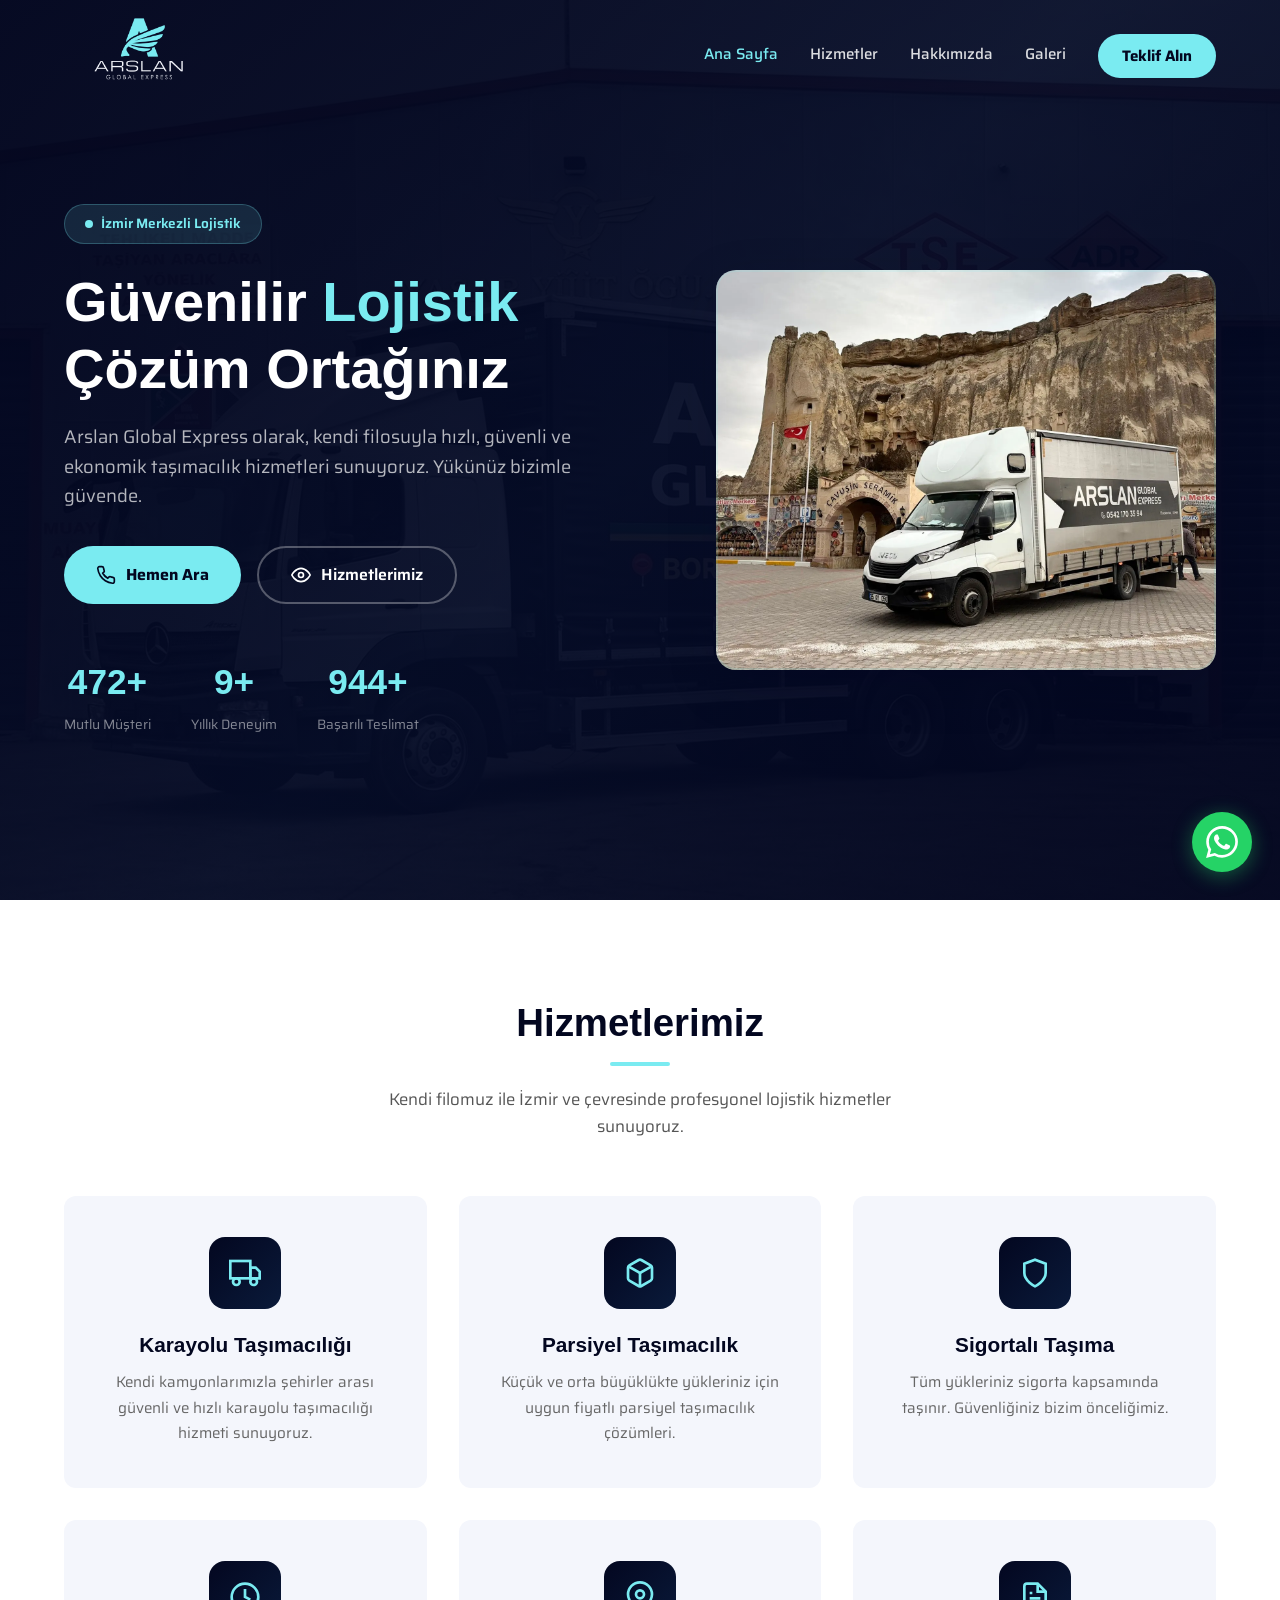
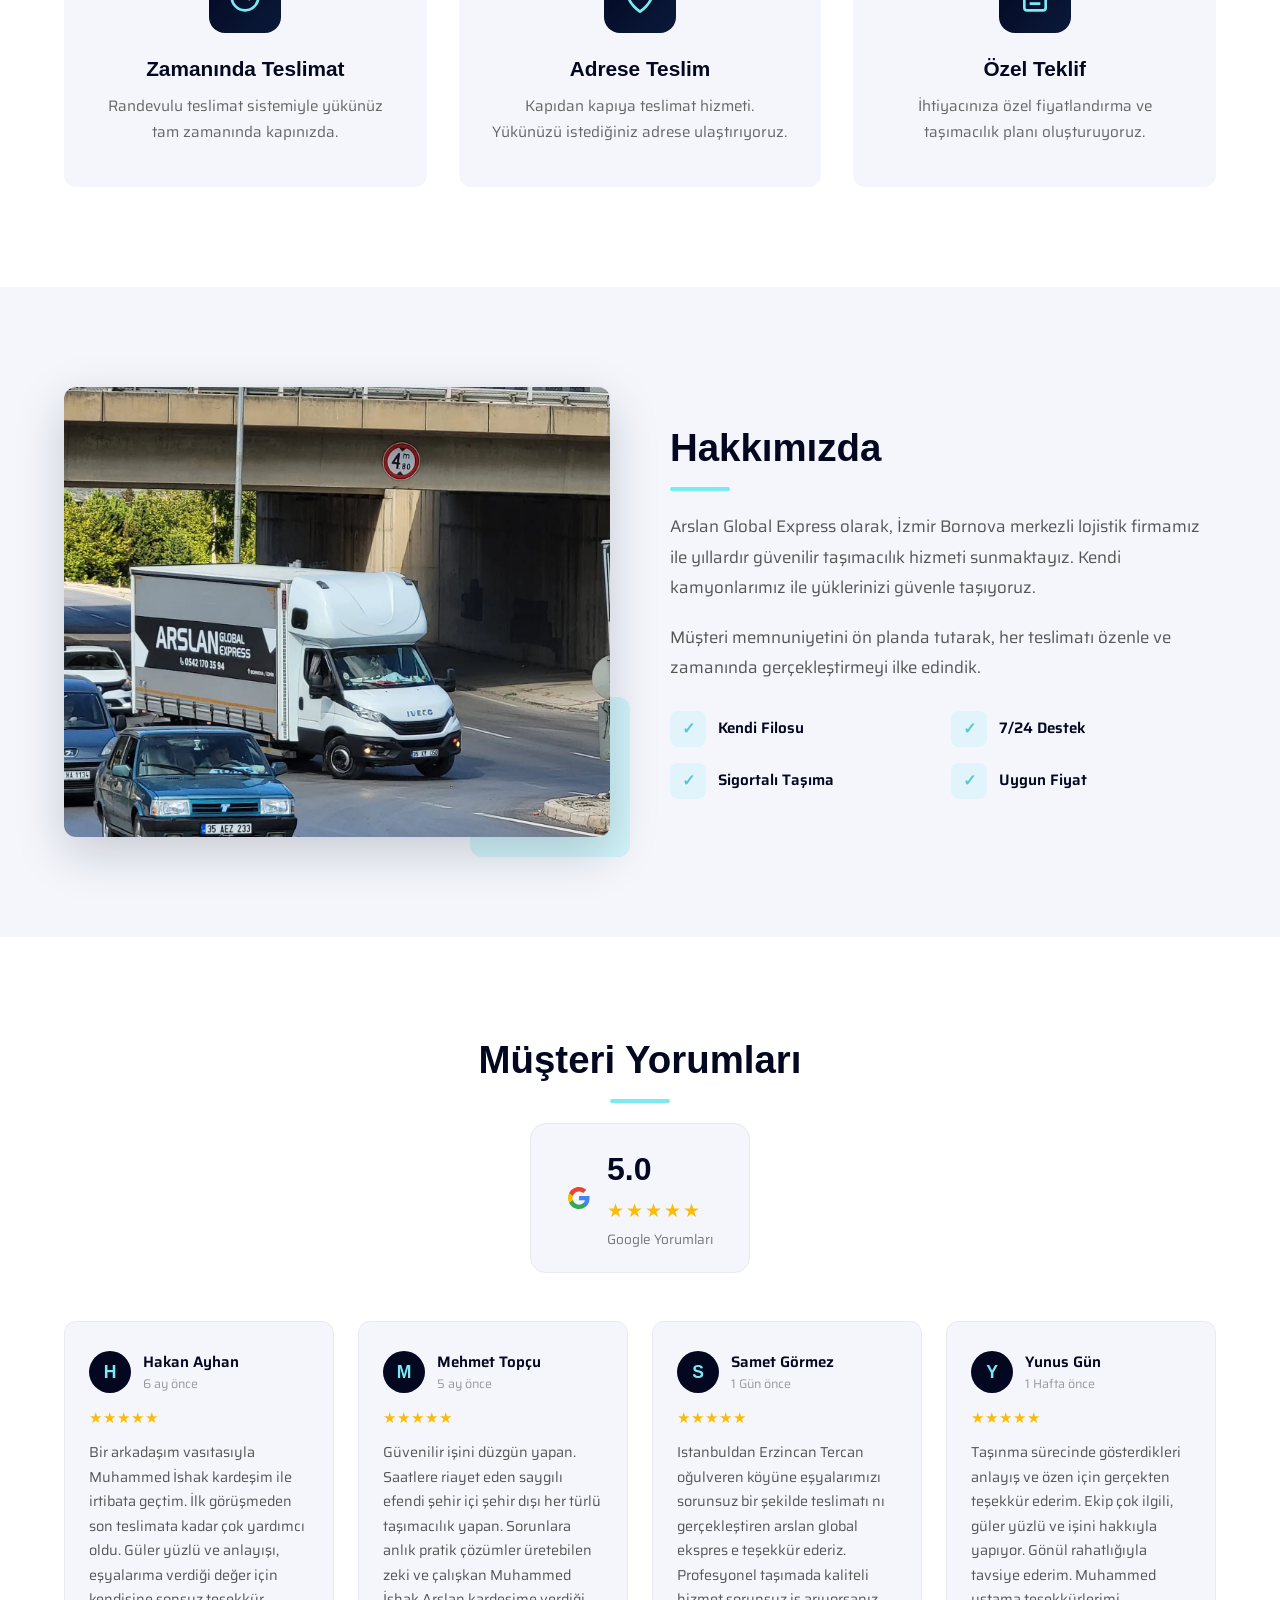
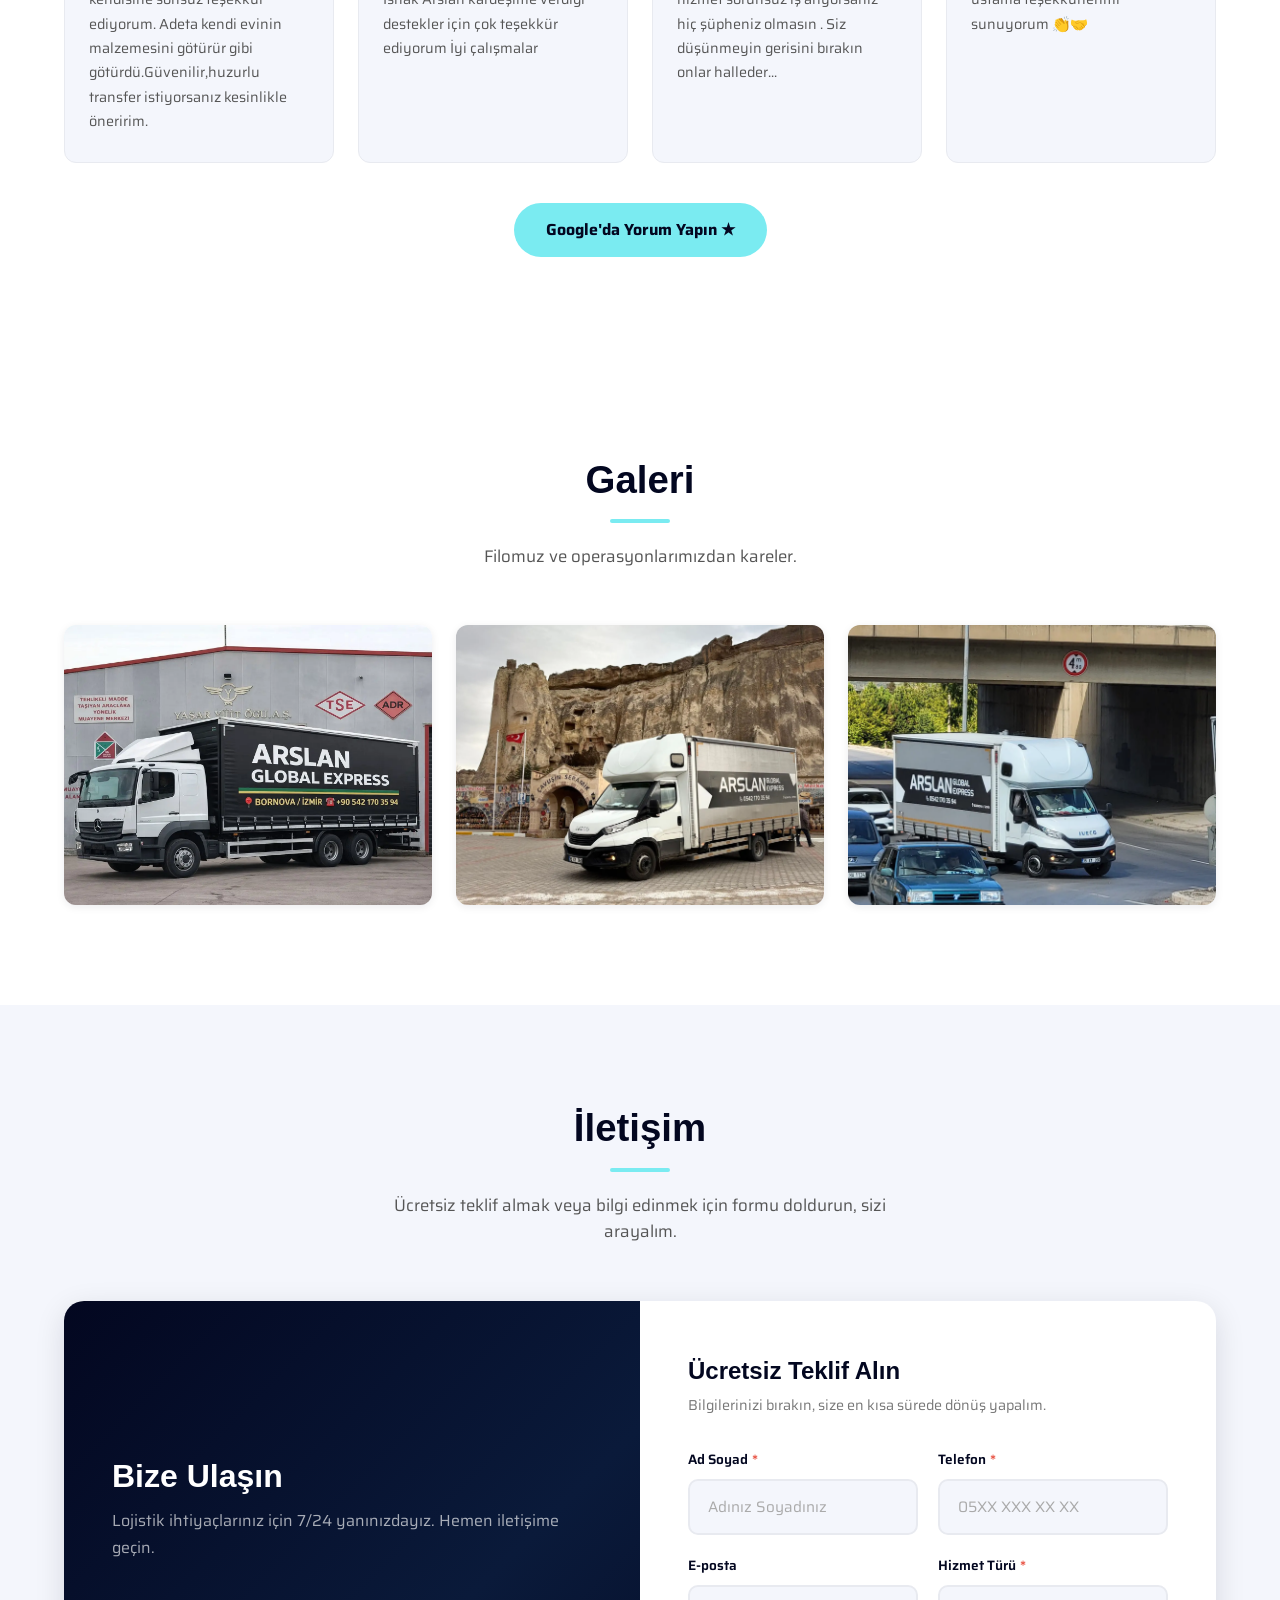
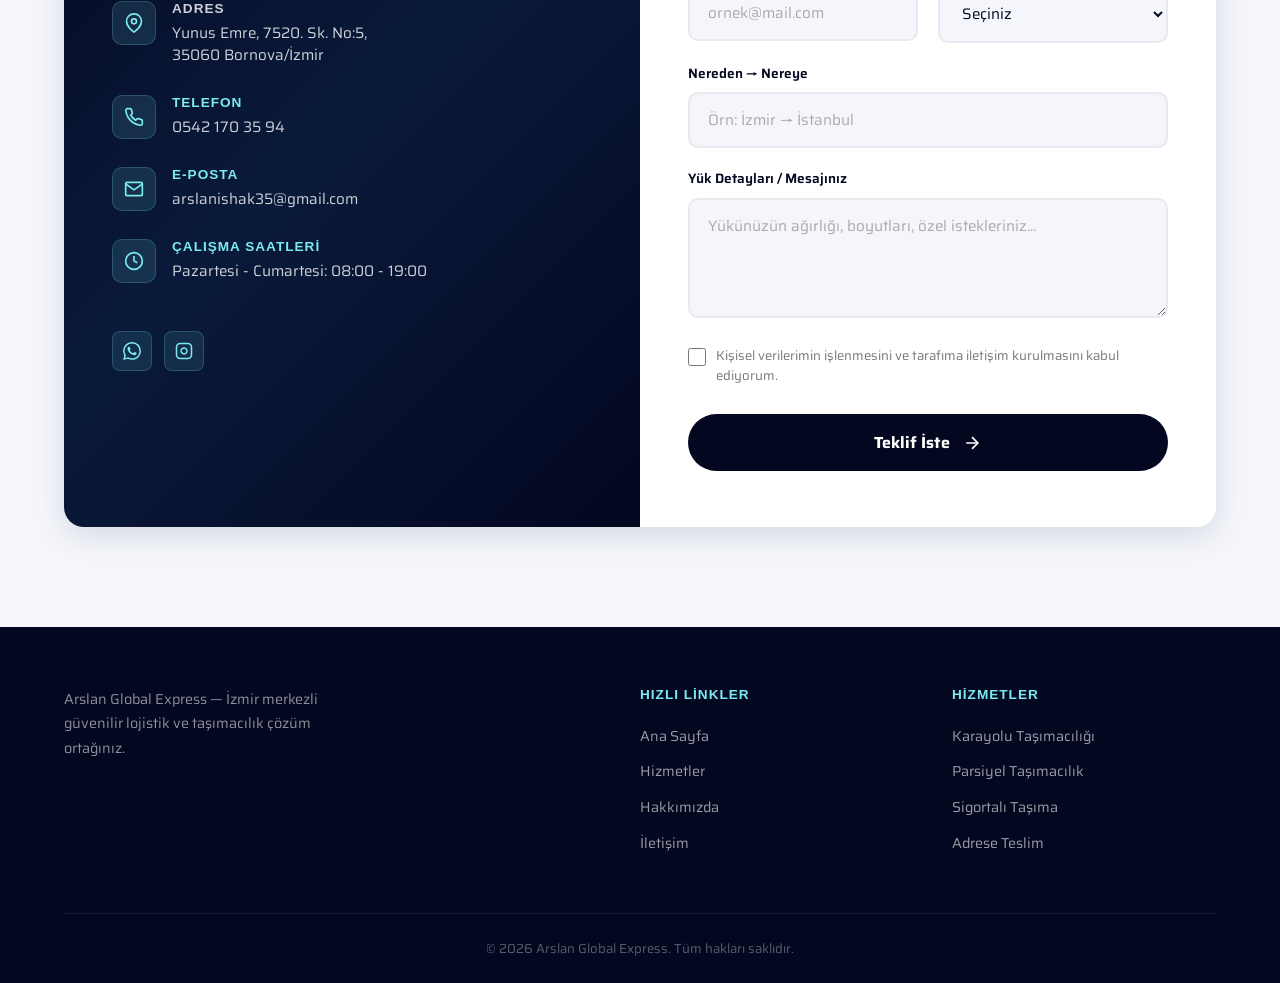
==== index.html @ 3ddabfa4 "işletmenin adres kısmına google konumu atıldı" ====
<!DOCTYPE html>
<html lang="tr">
<head>
  <meta charset="UTF-8">
  <meta name="viewport" content="width=device-width, initial-scale=1.0">
  <title>Arslan Global Express | Lojistik & Taşımacılık</title>
  <meta name="description" content="Arslan Global Express - Güvenilir lojistik ve taşımacılık çözümleri. İzmir merkezli profesyonel kargo ve teslimat hizmetleri.">

  <!-- Fonts -->
  <link rel="preconnect" href="https://fonts.googleapis.com">
  <link href="https://fonts.googleapis.com/css2?family=Saira:wght@300;400;500;600;700&display=swap" rel="stylesheet">

  <!-- CSS -->
  <link rel="stylesheet" href="style.css">

<!-- Meta Pixel Code -->
<script>
!function(f,b,e,v,n,t,s)
{if(f.fbq)return;n=f.fbq=function(){n.callMethod?
n.callMethod.apply(n,arguments):n.queue.push(arguments)};
if(!f._fbq)f._fbq=n;n.push=n;n.loaded=!0;n.version='2.0';
n.queue=[];t=b.createElement(e);t.async=!0;
t.src=v;s=b.getElementsByTagName(e)[0];
s.parentNode.insertBefore(t,s)}(window, document,'script',
'https://connect.facebook.net/en_US/fbevents.js');
fbq('init', '932853556190214');
fbq('track', 'PageView');
</script>
<noscript><img height="1" width="1" style="display:none"
src="https://www.facebook.com/tr?id=932853556190214&ev=PageView&noscript=1"
/></noscript>
<!-- End Meta Pixel Code -->
</head>
<a href="https://wa.me/905421703594?text=Merhaba%2C%20bilgi%20almak%20istiyorum" target="_blank" class="whatsapp-float" aria-label="WhatsApp">
  <svg width="32" height="32" fill="#fff" viewBox="0 0 24 24"><path d="M17.472 14.382c-.297-.149-1.758-.867-2.03-.967-.273-.099-.471-.148-.67.15-.197.297-.767.966-.94 1.164-.173.199-.347.223-.644.075-.297-.15-1.255-.463-2.39-1.475-.883-.788-1.48-1.761-1.653-2.059-.173-.297-.018-.458.13-.606.134-.133.298-.347.446-.52.149-.174.198-.298.298-.497.099-.198.05-.371-.025-.52-.075-.149-.669-1.612-.916-2.207-.242-.579-.487-.5-.669-.51-.173-.008-.371-.01-.57-.01-.198 0-.52.074-.792.372-.272.297-1.04 1.016-1.04 2.479 0 1.462 1.065 2.875 1.213 3.074.149.198 2.096 3.2 5.077 4.487.709.306 1.262.489 1.694.625.712.227 1.36.195 1.871.118.571-.085 1.758-.719 2.006-1.413.248-.694.248-1.289.173-1.413-.074-.124-.272-.198-.57-.347m-5.421 7.403h-.004a9.87 9.87 0 01-5.031-1.378l-.361-.214-3.741.982.998-3.648-.235-.374a9.86 9.86 0 01-1.51-5.26c.001-5.45 4.436-9.884 9.888-9.884 2.64 0 5.122 1.03 6.988 2.898a9.825 9.825 0 012.893 6.994c-.003 5.45-4.437 9.884-9.885 9.884m8.413-18.297A11.815 11.815 0 0012.05 0C5.495 0 .16 5.335.157 11.892c0 2.096.547 4.142 1.588 5.945L.057 24l6.305-1.654a11.882 11.882 0 005.683 1.448h.005c6.554 0 11.89-5.335 11.893-11.893a11.821 11.821 0 00-3.48-8.413z"/></svg>
</a> 
<body>

  <!-- ==================== NAVBAR ==================== -->
  <nav class="navbar">
    <div class="container">
      <a href="#" class="navbar-logo">
        <!-- LOGO: images/logo.png dosyasını buraya koyun -->
        <img src="images/logov1.png" alt="Arslan Global Express Logo">
      </a>
      <div class="navbar-links">
        <a href="#anasayfa">Ana Sayfa</a>
        <a href="#hizmetler">Hizmetler</a>
        <a href="#hakkimizda">Hakkımızda</a>
        <a href="#galeri">Galeri</a>
        <a href="#iletisim" class="navbar-cta">Teklif Alın</a>
      </div>
      <button class="hamburger" aria-label="Menü">
        <span></span><span></span><span></span>
      </button>
    </div>
  </nav>

  <!-- ==================== HERO ==================== -->
  <section class="hero" id="anasayfa">
    <div class="hero-bg-image">
      <!-- FOTO1: images/foto1.png — hero arka plan görseli -->
      <img src="images/foto2.webp" alt="Lojistik arka plan">
    </div>
    <div class="hero-overlay"></div>
    <div class="hero-particles"></div>
    <div class="container">
      <div class="hero-content">
        <div class="hero-badge">
          <span class="dot"></span>
          İzmir Merkezli Lojistik
        </div>
        <h1>Güvenilir <span class="highlight">Lojistik</span> Çözüm Ortağınız</h1>
        <p class="hero-text">Arslan Global Express olarak, kendi filosuyla hızlı, güvenli ve ekonomik taşımacılık hizmetleri sunuyoruz. Yükünüz bizimle güvende.</p>
        <div class="hero-buttons">
          <a href="#iletisim" class="btn-primary">
            <svg width="20" height="20" fill="none" stroke="currentColor" stroke-width="2" viewBox="0 0 24 24"><path d="M22 16.92v3a2 2 0 01-2.18 2 19.79 19.79 0 01-8.63-3.07 19.5 19.5 0 01-6-6A19.79 19.79 0 012.12 4.18 2 2 0 014.11 2h3a2 2 0 012 1.72c.127.96.361 1.903.7 2.81a2 2 0 01-.45 2.11L8.09 9.91a16 16 0 006 6l1.27-1.27a2 2 0 012.11-.45c.907.339 1.85.573 2.81.7A2 2 0 0122 16.92z"/></svg>
            Hemen Ara
          </a>
          <a href="#hizmetler" class="btn-outline">
            <svg width="20" height="20" fill="none" stroke="currentColor" stroke-width="2" viewBox="0 0 24 24"><path d="M1 12s4-8 11-8 11 8 11 8-4 8-11 8-11-8-11-8z"/><circle cx="12" cy="12" r="3"/></svg>
            Hizmetlerimiz
          </a>
        </div>
        <div class="hero-stats">
          <div class="hero-stat">
            <div class="hero-stat-number" data-target="500">0</div>
            <div class="hero-stat-label">Mutlu Müşteri</div>
          </div>
          <div class="hero-stat">
            <div class="hero-stat-number" data-target="10">0</div>
            <div class="hero-stat-label">Yıllık Deneyim</div>
          </div>
          <div class="hero-stat">
            <div class="hero-stat-number" data-target="1000">0</div>
            <div class="hero-stat-label">Başarılı Teslimat</div>
          </div>
        </div>
      </div>
      <div class="hero-image">
        <div class="hero-image-wrapper">
          <!-- FOTO2: images/foto2.png — hero yan görsel (kamyon vb.) -->
          <img src="images/foto1.webp" alt="Arslan Global Express Kamyon">
        </div>
      </div>
    </div>
  </section>

  <!-- ==================== HİZMETLER ==================== -->
  <section class="services" id="hizmetler">
    <div class="container">
      <h2 class="section-title reveal">Hizmetlerimiz</h2>
      <div class="accent-line reveal"></div>
      <p class="section-subtitle reveal">Kendi filomuz ile İzmir ve çevresinde profesyonel lojistik hizmetler sunuyoruz.</p>
      <div class="services-grid">
        <div class="service-card reveal">
          <div class="service-icon">
            <svg width="32" height="32" fill="none" stroke="#7aebf1" stroke-width="2" viewBox="0 0 24 24"><rect x="1" y="3" width="15" height="13"/><polygon points="16 8 20 8 23 11 23 16 16 16 16 8"/><circle cx="5.5" cy="18.5" r="2.5"/><circle cx="18.5" cy="18.5" r="2.5"/></svg>
          </div>
          <h3>Karayolu Taşımacılığı</h3>
          <p>Kendi kamyonlarımızla şehirler arası güvenli ve hızlı karayolu taşımacılığı hizmeti sunuyoruz.</p>
        </div>
        <div class="service-card reveal">
          <div class="service-icon">
            <svg width="32" height="32" fill="none" stroke="#7aebf1" stroke-width="2" viewBox="0 0 24 24"><path d="M21 16V8a2 2 0 00-1-1.73l-7-4a2 2 0 00-2 0l-7 4A2 2 0 003 8v8a2 2 0 001 1.73l7 4a2 2 0 002 0l7-4A2 2 0 0021 16z"/><polyline points="3.27 6.96 12 12.01 20.73 6.96"/><line x1="12" y1="22.08" x2="12" y2="12"/></svg>
          </div>
          <h3>Parsiyel Taşımacılık</h3>
          <p>Küçük ve orta büyüklükte yükleriniz için uygun fiyatlı parsiyel taşımacılık çözümleri.</p>
        </div>
        <div class="service-card reveal">
          <div class="service-icon">
            <svg width="32" height="32" fill="none" stroke="#7aebf1" stroke-width="2" viewBox="0 0 24 24"><path d="M12 22s8-4 8-10V5l-8-3-8 3v7c0 6 8 10 8 10z"/></svg>
          </div>
          <h3>Sigortalı Taşıma</h3>
          <p>Tüm yükleriniz sigorta kapsamında taşınır. Güvenliğiniz bizim önceliğimiz.</p>
        </div>
        <div class="service-card reveal">
          <div class="service-icon">
            <svg width="32" height="32" fill="none" stroke="#7aebf1" stroke-width="2" viewBox="0 0 24 24"><circle cx="12" cy="12" r="10"/><polyline points="12 6 12 12 16 14"/></svg>
          </div>
          <h3>Zamanında Teslimat</h3>
          <p>Randevulu teslimat sistemiyle yükünüz tam zamanında kapınızda.</p>
        </div>
        <div class="service-card reveal">
          <div class="service-icon">
            <svg width="32" height="32" fill="none" stroke="#7aebf1" stroke-width="2" viewBox="0 0 24 24"><path d="M21 10c0 7-9 13-9 13s-9-6-9-13a9 9 0 0118 0z"/><circle cx="12" cy="10" r="3"/></svg>
          </div>
          <h3>Adrese Teslim</h3>
          <p>Kapıdan kapıya teslimat hizmeti. Yükünüzü istediğiniz adrese ulaştırıyoruz.</p>
        </div>
        <div class="service-card reveal">
          <div class="service-icon">
            <svg width="32" height="32" fill="none" stroke="#7aebf1" stroke-width="2" viewBox="0 0 24 24"><path d="M14 2H6a2 2 0 00-2 2v16a2 2 0 002 2h12a2 2 0 002-2V8z"/><polyline points="14 2 14 8 20 8"/><line x1="16" y1="13" x2="8" y2="13"/><line x1="16" y1="17" x2="8" y2="17"/><polyline points="10 9 9 9 8 9"/></svg>
          </div>
          <h3>Özel Teklif</h3>
          <p>İhtiyacınıza özel fiyatlandırma ve taşımacılık planı oluşturuyoruz.</p>
        </div>
      </div>
    </div>
  </section>

  <!-- ==================== HAKKIMIZDA ==================== -->
  <section class="about" id="hakkimizda">
    <div class="container">
      <div class="about-content">
        <div class="about-image reveal">
          <div class="about-image-wrapper">
            <!-- FOTO3: images/foto3.png — hakkımızda görseli -->
            <img src="images/foto3.webp" alt="Arslan Global Express Hakkında">
          </div>
          <div class="about-accent-box"></div>
        </div>
        <div class="about-text reveal">
          <h2 class="section-title">Hakkımızda</h2>
          <div class="accent-line"></div>
          <p>Arslan Global Express olarak, İzmir Bornova merkezli lojistik firmamız ile yıllardır güvenilir taşımacılık hizmeti sunmaktayız. Kendi kamyonlarımız ile yüklerinizi güvenle taşıyoruz.</p>
          <p>Müşteri memnuniyetini ön planda tutarak, her teslimatı özenle ve zamanında gerçekleştirmeyi ilke edindik.</p>
          <div class="about-features">
            <div class="about-feature">
              <div class="about-feature-icon">✓</div>
              Kendi Filosu
            </div>
            <div class="about-feature">
              <div class="about-feature-icon">✓</div>
              7/24 Destek
            </div>
            <div class="about-feature">
              <div class="about-feature-icon">✓</div>
              Sigortalı Taşıma
            </div>
            <div class="about-feature">
              <div class="about-feature-icon">✓</div>
              Uygun Fiyat
            </div>
          </div>
        </div>
      </div>
    </div>
  </section>
<!-- ==================== GOOGLE YORUMLARI ==================== -->
<section class="reviews" id="yorumlar">
  <div class="container">
    <h2 class="section-title reveal">Müşteri Yorumları</h2>
    <div class="accent-line reveal"></div>
    <div class="reviews-header reveal">
      <div class="reviews-google-badge">
        <svg width="24" height="24" viewBox="0 0 24 24"><path fill="#4285F4" d="M22.56 12.25c0-.78-.07-1.53-.2-2.25H12v4.26h5.92a5.06 5.06 0 01-2.2 3.32v2.77h3.57c2.08-1.92 3.27-4.74 3.27-8.1z"/><path fill="#34A853" d="M12 23c2.97 0 5.46-.98 7.28-2.66l-3.57-2.77c-.98.66-2.23 1.06-3.71 1.06-2.86 0-5.29-1.93-6.16-4.53H2.18v2.84C3.99 20.53 7.7 23 12 23z"/><path fill="#FBBC05" d="M5.84 14.09c-.22-.66-.35-1.36-.35-2.09s.13-1.43.35-2.09V7.07H2.18C1.43 8.55 1 10.22 1 12s.43 3.45 1.18 4.93l2.85-2.22.81-.62z"/><path fill="#EA4335" d="M12 5.38c1.62 0 3.06.56 4.21 1.64l3.15-3.15C17.45 2.09 14.97 1 12 1 7.7 1 3.99 3.47 2.18 7.07l3.66 2.84c.87-2.6 3.3-4.53 6.16-4.53z"/></svg>
        <div>
          <span class="reviews-rating">5.0</span>
          <div class="reviews-stars">★★★★★</div>
          <span class="reviews-count">Google Yorumları</span>
        </div>
      </div>
    </div>
    <div class="reviews-grid reveal">

      <!-- YORUM 1 -->
      <div class="review-card">
        <div class="review-card-header">
          <div class="review-avatar">H</div>
          <div>
            <div class="review-name">Hakan Ayhan</div>
            <div class="review-date">6 ay önce</div>
          </div>
        </div>
        <div class="review-stars">★★★★★</div>
        <p class="review-text">Bir arkadaşım vasıtasıyla Muhammed İshak kardeşim ile irtibata geçtim. İlk görüşmeden son teslimata kadar çok yardımcı oldu. Güler yüzlü ve anlayışı, eşyalarıma verdiği değer için kendisine sonsuz teşekkür ediyorum. Adeta kendi evinin malzemesini götürür gibi götürdü.Güvenilir,huzurlu transfer istiyorsanız kesinlikle öneririm.
</p>
      </div>

      <!-- YORUM 2 -->
      <div class="review-card">
        <div class="review-card-header">
          <div class="review-avatar">M</div>
          <div>
            <div class="review-name">Mehmet Topçu</div>
            <div class="review-date">5 ay önce</div>
          </div>
        </div>
        <div class="review-stars">★★★★★</div>
        <p class="review-text">Güvenilir işini düzgün yapan. Saatlere riayet eden saygılı efendi şehir içi şehir dışı her türlü taşımacılık yapan. Sorunlara anlık pratik çözümler üretebilen zeki ve çalışkan Muhammed İshak Arslan kardeşime verdiği destekler için çok teşekkür ediyorum İyi çalışmalar
</p>
      </div>

      <!-- YORUM 3 -->
      <div class="review-card">
        <div class="review-card-header">
          <div class="review-avatar">S</div>
          <div>
            <div class="review-name">Samet Görmez</div>
            <div class="review-date">1 Gün önce</div>
          </div>
        </div>
        <div class="review-stars">★★★★★</div>
        <p class="review-text">Istanbuldan Erzincan Tercan oğulveren köyüne eşyalarımızı sorunsuz bir şekilde teslimatı nı gerçekleştiren arslan global ekspres e teşekkür ederiz.
Profesyonel taşımada kaliteli hizmet sorunsuz iş arıyorsanız hiç şüpheniz olmasın . Siz düşünmeyin gerisini bırakın onlar halleder...</p>
      </div>

      <!-- YORUM 4 (istersen kaldır veya ekle) -->
      <div class="review-card">
        <div class="review-card-header">
          <div class="review-avatar">Y</div>
          <div>
            <div class="review-name">Yunus Gün</div>
            <div class="review-date">1 Hafta önce</div>
          </div>
        </div>
        <div class="review-stars">★★★★★</div>
        <p class="review-text">Taşınma sürecinde gösterdikleri anlayış ve özen için gerçekten teşekkür ederim. Ekip çok ilgili, güler yüzlü ve işini hakkıyla yapıyor. Gönül rahatlığıyla tavsiye ederim. Muhammed ustama teşekkürlerimi sunuyorum 👏🤝</p>
      </div>
    </div>
    <div class="reviews-cta reveal">
      <a href="https://www.google.com/search?sca_esv=fa300c1ed4c4332d&hl=tr-TR&sxsrf=ANbL-n5L6bit7MwRJQScZydW9uh9k04RHQ:1776165393252&si=AL3DRZEsmMGCryMMFSHJ3StBhOdZ2-6yYkXd_doETEE1OR-qOXOgYdO6LVKAk3h4J9TW__U06DveuvXjUOcY07t9YWoaFYGyw_Gh5yRXY6wrl7QSvvPGc6XCyKNtDBVBDQOOTDcSZxwanKUByZCMJmgoYhVE5H4awg%3D%3D&q=Arslan+Global+Express+Yorumlar&sa=X&ved=2ahUKEwj92M7am-2TAxUvhf0HHe-zCzcQ0bkNegQILBAF&biw=1517&bih=674&dpr=0.9" target="_blank" class="btn-primary">
        Google'da Yorum Yapın ★
      </a>
    </div>
  </div>
</section>
  <!-- ==================== GALERİ ==================== -->
  <section class="gallery" id="galeri">
    <div class="container">
      <h2 class="section-title reveal">Galeri</h2>
      <div class="accent-line reveal"></div>
      <p class="section-subtitle reveal">Filomuz ve operasyonlarımızdan kareler.</p>
      <div class="gallery-grid">
        <div class="gallery-item reveal">
          <!-- GALERİ GÖRSELLERİ: Aynı fotoğrafları veya ek fotoğraflar ekleyebilirsiniz -->
          <img src="images/foto2.webp" alt="Galeri 1">
          <div class="gallery-item-overlay"><span>Filomuz</span></div>
        </div>
        <div class="gallery-item reveal">
          <img src="images/foto1.webp" alt="Galeri 2">
          <div class="gallery-item-overlay"><span>Taşımacılık</span></div>
        </div>
        <div class="gallery-item reveal">
          <img src="images/foto3.webp" alt="Galeri 3">
          <div class="gallery-item-overlay"><span>Operasyon</span></div>
        </div>
      </div>
    </div>
  </section>

  <!-- ==================== İLETİŞİM & FORM ==================== -->
  <section class="contact" id="iletisim">
    <div class="container">
      <h2 class="section-title reveal">İletişim</h2>
      <div class="accent-line reveal"></div>
      <p class="section-subtitle reveal">Ücretsiz teklif almak veya bilgi edinmek için formu doldurun, sizi arayalım.</p>

      <div class="contact-wrapper reveal">
        <!-- SOL: İletişim Bilgileri -->
        <div class="contact-info">
          <h2>Bize Ulaşın</h2>
          <p>Lojistik ihtiyaçlarınız için 7/24 yanınızdayız. Hemen iletişime geçin.</p>

          <div class="contact-detail">
            <div class="contact-detail-icon" a->
              <svg width="20" height="20" fill="none" stroke="#7aebf1" stroke-width="2" viewBox="0 0 24 24"><path d="M21 10c0 7-9 13-9 13s-9-6-9-13a9 9 0 0118 0z"/><circle cx="12" cy="10" r="3"/></svg>
            </div>
            <div>
              <h4><a href="https://maps.app.goo.gl/ADR9X5FkB29aFJ1a9" style="color:rgba(255,255,255,.8)">Adres</a></h4>
              <p>Yunus Emre, 7520. Sk. No:5,<br>35060 Bornova/İzmir</p>
            </div>
          </div>

          <div class="contact-detail">
            <div class="contact-detail-icon">
              <svg width="20" height="20" fill="none" stroke="#7aebf1" stroke-width="2" viewBox="0 0 24 24"><path d="M22 16.92v3a2 2 0 01-2.18 2 19.79 19.79 0 01-8.63-3.07 19.5 19.5 0 01-6-6A19.79 19.79 0 012.12 4.18 2 2 0 014.11 2h3a2 2 0 012 1.72c.127.96.361 1.903.7 2.81a2 2 0 01-.45 2.11L8.09 9.91a16 16 0 006 6l1.27-1.27a2 2 0 012.11-.45c.907.339 1.85.573 2.81.7A2 2 0 0122 16.92z"/></svg>
            </div>
            <div>
                <h4>Telefon</h4>
              <p><a href="tel:+905421703594" style="color:rgba(255,255,255,.8)">0542 170 35 94</a></p>
            </div>
          </div>
          <div class="contact-detail">
  <div class="contact-detail-icon">
    <svg width="20" height="20" fill="none" stroke="#7aebf1" stroke-width="2" viewBox="0 0 24 24"><path d="M4 4h16c1.1 0 2 .9 2 2v12c0 1.1-.9 2-2 2H4c-1.1 0-2-.9-2-2V6c0-1.1.9-2 2-2z"/><polyline points="22,6 12,13 2,6"/></svg>
  </div>
  <div>
    <h4>E-posta</h4>
    <p><a href="mailto:arslanishak35@gmail.com" style="color:rgba(255,255,255,.8)">arslanishak35@gmail.com</a></p>
  </div>
</div>
          <div class="contact-detail">
            <div class="contact-detail-icon">
              <svg width="20" height="20" fill="none" stroke="#7aebf1" stroke-width="2" viewBox="0 0 24 24"><circle cx="12" cy="12" r="10"/><polyline points="12 6 12 12 16 14"/></svg>
            </div>
            <div>
              <h4>Çalışma Saatleri</h4>
              <p>Pazartesi - Cumartesi: 08:00 - 19:00</p>
            </div>
          </div>

          <div class="contact-socials">
            <a href="https://api.whatsapp.com/send/?phone=905421703594&text=Merhaba%2C+bilgi+almak+istiyorum&type=phone_number&app_absent=0" class="contact-social-link" aria-label="WhatsApp">
              <svg width="18" height="18" fill="#7aebf1" viewBox="0 0 24 24"><path d="M17.472 14.382c-.297-.149-1.758-.867-2.03-.967-.273-.099-.471-.148-.67.15-.197.297-.767.966-.94 1.164-.173.199-.347.223-.644.075-.297-.15-1.255-.463-2.39-1.475-.883-.788-1.48-1.761-1.653-2.059-.173-.297-.018-.458.13-.606.134-.133.298-.347.446-.52.149-.174.198-.298.298-.497.099-.198.05-.371-.025-.52-.075-.149-.669-1.612-.916-2.207-.242-.579-.487-.5-.669-.51-.173-.008-.371-.01-.57-.01-.198 0-.52.074-.792.372-.272.297-1.04 1.016-1.04 2.479 0 1.462 1.065 2.875 1.213 3.074.149.198 2.096 3.2 5.077 4.487.709.306 1.262.489 1.694.625.712.227 1.36.195 1.871.118.571-.085 1.758-.719 2.006-1.413.248-.694.248-1.289.173-1.413-.074-.124-.272-.198-.57-.347m-5.421 7.403h-.004a9.87 9.87 0 01-5.031-1.378l-.361-.214-3.741.982.998-3.648-.235-.374a9.86 9.86 0 01-1.51-5.26c.001-5.45 4.436-9.884 9.888-9.884 2.64 0 5.122 1.03 6.988 2.898a9.825 9.825 0 012.893 6.994c-.003 5.45-4.437 9.884-9.885 9.884m8.413-18.297A11.815 11.815 0 0012.05 0C5.495 0 .16 5.335.157 11.892c0 2.096.547 4.142 1.588 5.945L.057 24l6.305-1.654a11.882 11.882 0 005.683 1.448h.005c6.554 0 11.89-5.335 11.893-11.893a11.821 11.821 0 00-3.48-8.413z"/></svg>
            </a>
            <a href="https://www.instagram.com/arslanglobalexpress35/" class="contact-social-link" aria-label="Instagram">
              <svg width="18" height="18" fill="none" stroke="#7aebf1" stroke-width="2" viewBox="0 0 24 24"><rect x="2" y="2" width="20" height="20" rx="5"/><path d="M16 11.37A4 4 0 1112.63 8 4 4 0 0116 11.37z"/><line x1="17.5" y1="6.5" x2="17.51" y2="6.5"/></svg>
            </a>
          </div>
        </div>

        <!-- SAĞ: Form -->
        <div class="contact-form-section">
          <h3>Ücretsiz Teklif Alın</h3>
          <p>Bilgilerinizi bırakın, size en kısa sürede dönüş yapalım.</p>

          <form id="contactForm" class="form-grid"   action="https://formspree.io/f/xbdpnbdy" method="POST">
            <div class="form-group">
              <label>Ad Soyad <span class="required">*</span></label>
              <input type="text" name="fullname" placeholder="Adınız Soyadınız" required>
            </div>
            <div class="form-group">
              <label>Telefon <span class="required">*</span></label>
              <input type="tel" name="phone" placeholder="05XX XXX XX XX" required>
            </div>
            <div class="form-group">
              <label>E-posta</label>
              <input type="email" name="email" placeholder="ornek@mail.com">
            </div>
            <div class="form-group">
              <label>Hizmet Türü <span class="required">*</span></label>
              <select name="service" required>
                <option value="" disabled selected>Seçiniz</option>
                <option value="karayolu">Karayolu Taşımacılığı</option>
                <option value="parsiyel">Parsiyel Taşımacılık</option>
                <option value="adrese-teslim">Adrese Teslim</option>
                <option value="ozel">Özel Taşımacılık</option>
                <option value="diger">Diğer</option>
              </select>
            </div>
            <div class="form-group full-width">
              <label>Nereden → Nereye</label>
              <input type="text" name="route" placeholder="Örn: İzmir → İstanbul">
            </div>
            <div class="form-group full-width">
              <label>Yük Detayları / Mesajınız</label>
              <textarea name="message" placeholder="Yükünüzün ağırlığı, boyutları, özel istekleriniz..."></textarea>
            </div>
            <div class="form-consent">
              <input type="checkbox" id="consent" required>
              <label for="consent">Kişisel verilerimin işlenmesini ve tarafıma iletişim kurulmasını kabul ediyorum.</label>
            </div>
            <button type="submit" class="btn-submit">
              Teklif İste
              <svg width="20" height="20" fill="none" stroke="currentColor" stroke-width="2" viewBox="0 0 24 24" style="display:inline;vertical-align:middle;margin-left:8px"><line x1="5" y1="12" x2="19" y2="12"/><polyline points="12 5 19 12 12 19"/></svg>
            </button>
          </form>

          <div class="form-success">
            <div class="form-success-icon">✓</div>
            <h4>Talebiniz Alındı!</h4>
            <p>En kısa sürede size dönüş yapacağız. Teşekkür ederiz.</p>
          </div>
        </div>
      </div>
    </div>
  </section>

  <!-- ==================== FOOTER ==================== -->
  <footer class="footer">
    <div class="container">
      <div class="footer-grid">
        <div class="footer-brand">    
          <p>Arslan Global Express — İzmir merkezli güvenilir lojistik ve taşımacılık çözüm ortağınız.</p>
        </div>
        <div class="footer-col">
          <h4>Hızlı Linkler</h4>
          <ul>
            <li><a href="#anasayfa">Ana Sayfa</a></li>
            <li><a href="#hizmetler">Hizmetler</a></li>
            <li><a href="#hakkimizda">Hakkımızda</a></li>
            <li><a href="#iletisim">İletişim</a></li>
          </ul>
        </div>
        <div class="footer-col">
          <h4>Hizmetler</h4>
          <ul>
            <li><a href="#hizmetler">Karayolu Taşımacılığı</a></li>
            <li><a href="#hizmetler">Parsiyel Taşımacılık</a></li>
            <li><a href="#hizmetler">Sigortalı Taşıma</a></li>
            <li><a href="#hizmetler">Adrese Teslim</a></li>
          </ul>
        </div>
      </div>
      <div class="footer-bottom">
        &copy; 2026 Arslan Global Express. Tüm hakları saklıdır.
      </div>
    </div>
  </footer>

  <!-- JS -->
  <script src="script.js"></script>
</body>
</html>
---- style.css ----
/* ========== RESET & VARIABLES ========== */
*,*::before,*::after{margin:0;padding:0;box-sizing:border-box}
:root{
  --primary:#030720;
  --accent:#7aebf1;
  --light:#f4f6fc;
  --accent-dark:#5bc8ce;
  --gradient-hero:linear-gradient(135deg,#030720 0%,#0a1a3a 50%,#030720 100%);
  --shadow-sm:0 2px 8px rgba(3,7,32,.08);
  --shadow-md:0 8px 30px rgba(3,7,32,.12);
  --shadow-lg:0 16px 50px rgba(3,7,32,.18);
  --radius:12px;
  --transition:.3s cubic-bezier(.4,0,.2,1);
}
html{scroll-behavior:smooth}
body{font-family:'Saira',sans-serif;color:var(--primary);background:var(--light);line-height:1.6;overflow-x:hidden}
h1,h2,h3,h4,h5,h6{font-family:'Century Gothic','CenturyGothic','AppleGothic',sans-serif;font-weight:700;line-height:1.2}
a{text-decoration:none;color:inherit}
img{max-width:100%;height:auto;display:block}
ul{list-style:none}

/* ========== UTILITY ========== */
.container{max-width:1200px;margin:0 auto;padding:0 24px}
.section-title{text-align:center;font-size:2.4rem;margin-bottom:12px;color:var(--primary)}
.section-subtitle{text-align:center;color:#555;font-size:1.05rem;margin-bottom:56px;max-width:560px;margin-left:auto;margin-right:auto}
.accent-line{width:60px;height:4px;background:var(--accent);margin:16px auto 20px;border-radius:2px}

/* ========== NAVBAR ========== */
.navbar{position:fixed;top:0;left:0;width:100%;z-index:1000;padding:16px 0;transition:var(--transition);background:transparent}
.navbar.scrolled{background:rgba(3,7,32,.95);backdrop-filter:blur(12px);padding:10px 0;box-shadow:0 4px 20px rgba(0,0,0,.3)}
.navbar .container{display:flex;align-items:center;justify-content:space-between}
.navbar-logo{display:flex;align-items:center;gap:12px}
.navbar-logo img{height:150px;width:auto;margin:-35px 0}.navbar-logo span{font-family:'Century Gothic','CenturyGothic','AppleGothic',sans-serif;font-size:1.25rem;font-weight:700;color:#fff;letter-spacing:.5px}
.navbar-links{display:flex;align-items:center;gap:32px}
.navbar-links a{color:rgba(255,255,255,.85);font-size:.95rem;font-weight:500;transition:var(--transition);position:relative;padding-bottom:4px}
.navbar-links a::after{content:'';position:absolute;bottom:0;left:0;width:0;height:2px;background:var(--accent);transition:var(--transition)}
.navbar-links a:hover{color:var(--accent)}
.navbar-links a:hover::after{width:100%}
.navbar-cta{background:var(--accent)!important;color:var(--primary)!important;padding:10px 24px!important;border-radius:50px!important;font-weight:700!important}
.navbar-cta:hover{background:var(--accent-dark)!important;transform:translateY(-2px);box-shadow:0 6px 20px rgba(122,235,241,.35)}
.navbar-cta::after{display:none!important}

/* Hamburger */
.hamburger{display:none;flex-direction:column;gap:5px;cursor:pointer;z-index:1001;background:none;border:none;padding:4px}
.hamburger span{display:block;width:26px;height:3px;background:#fff;border-radius:2px;transition:var(--transition)}
.hamburger.active span:nth-child(1){transform:rotate(45deg) translate(5px,6px)}
.hamburger.active span:nth-child(2){opacity:0}
.hamburger.active span:nth-child(3){transform:rotate(-45deg) translate(5px,-6px)}

/* ========== HERO ========== */
.hero{position:relative;min-height:100vh;display:flex;align-items:center;background:var(--gradient-hero);overflow:hidden}
.hero-bg-image{position:absolute;inset:0;z-index:1;overflow:hidden}
.hero-bg-image img{width:100%;height:100%;object-fit:cover;opacity:.18}
.hero-overlay{position:absolute;inset:0;z-index:2;background:linear-gradient(135deg,rgba(3,7,32,.92) 0%,rgba(3,7,32,.7) 50%,rgba(3,7,32,.85) 100%)}
.hero-particles{position:absolute;inset:0;z-index:3;pointer-events:none}
.hero-particle{position:absolute;width:4px;height:4px;background:var(--accent);border-radius:50%;opacity:0;animation:particleFloat 6s infinite ease-in-out}
@keyframes particleFloat{0%,100%{opacity:0;transform:translateY(0)}50%{opacity:.6;transform:translateY(-80px)}}
.hero .container{position:relative;z-index:4;display:flex;align-items:center;gap:60px;padding-top:100px;padding-bottom:60px}
.hero-content{flex:1}
.hero-badge{display:inline-flex;align-items:center;gap:8px;background:rgba(122,235,241,.12);border:1px solid rgba(122,235,241,.25);padding:8px 20px;border-radius:50px;color:var(--accent);font-size:.85rem;font-weight:600;margin-bottom:24px;animation:fadeSlideUp .8s ease-out}
.hero-badge .dot{width:8px;height:8px;background:var(--accent);border-radius:50%;animation:pulse 2s infinite}
@keyframes pulse{0%,100%{opacity:1}50%{opacity:.3}}
.hero h1{font-size:3.5rem;color:#fff;margin-bottom:20px;animation:fadeSlideUp .8s ease-out .1s both}
.hero h1 .highlight{color:var(--accent)}
.hero-text{font-size:1.15rem;color:rgba(255,255,255,.7);max-width:520px;margin-bottom:36px;animation:fadeSlideUp .8s ease-out .2s both}
.hero-buttons{display:flex;gap:16px;flex-wrap:wrap;animation:fadeSlideUp .8s ease-out .3s both}
.btn-primary{display:inline-flex;align-items:center;gap:10px;background:var(--accent);color:var(--primary);padding:14px 32px;border-radius:50px;font-weight:700;font-size:1rem;transition:var(--transition);border:none;cursor:pointer;font-family:'Saira',sans-serif}
.btn-primary:hover{background:var(--accent-dark);transform:translateY(-3px);box-shadow:0 8px 30px rgba(122,235,241,.35)}
.btn-outline{display:inline-flex;align-items:center;gap:10px;background:transparent;color:#fff;padding:14px 32px;border-radius:50px;font-weight:600;font-size:1rem;border:2px solid rgba(255,255,255,.3);transition:var(--transition);cursor:pointer;font-family:'Saira',sans-serif}
.btn-outline:hover{border-color:var(--accent);color:var(--accent);transform:translateY(-3px)}
.hero-image{flex:1;max-width:500px;animation:fadeSlideUp .8s ease-out .4s both}
.hero-image-wrapper{position:relative;border-radius:20px;overflow:hidden;box-shadow:var(--shadow-lg)}
.hero-image-wrapper img{width:100%;height:400px;object-fit:cover}
.hero-image-wrapper::after{content:'';position:absolute;inset:0;border-radius:20px;border:2px solid rgba(122,235,241,.15);pointer-events:none}
.hero-stats{display:flex;gap:40px;margin-top:50px;animation:fadeSlideUp .8s ease-out .5s both}
.hero-stat{text-align:center}
.hero-stat-number{font-family:'Century Gothic','CenturyGothic','AppleGothic',sans-serif;font-size:2.2rem;font-weight:700;color:var(--accent)}
.hero-stat-label{font-size:.85rem;color:rgba(255,255,255,.5);margin-top:4px}
@keyframes fadeSlideUp{from{opacity:0;transform:translateY(30px)}to{opacity:1;transform:translateY(0)}}

/* ========== SERVICES ========== */
.services{padding:100px 0;background:#fff}
.services-grid{display:grid;grid-template-columns:repeat(3,1fr);gap:32px}
.service-card{background:var(--light);border-radius:var(--radius);padding:40px 32px;text-align:center;transition:var(--transition);position:relative;overflow:hidden;border:1px solid transparent}
.service-card::before{content:'';position:absolute;top:0;left:0;right:0;height:4px;background:var(--accent);transform:scaleX(0);transition:var(--transition)}
.service-card:hover{transform:translateY(-8px);box-shadow:var(--shadow-md);border-color:rgba(122,235,241,.2)}
.service-card:hover::before{transform:scaleX(1)}
.service-icon{width:72px;height:72px;background:linear-gradient(135deg,var(--primary),#0a1a3a);border-radius:16px;display:flex;align-items:center;justify-content:center;margin:0 auto 24px;font-size:1.8rem}
.service-card h3{font-size:1.3rem;margin-bottom:12px;color:var(--primary)}
.service-card p{color:#666;font-size:.95rem;line-height:1.7}

/* ========== ABOUT ========== */
.about{padding:100px 0;background:var(--light)}
.about-content{display:flex;align-items:center;gap:60px}
.about-image{flex:1;position:relative}
.about-image-wrapper{position:relative;border-radius:var(--radius);overflow:hidden;box-shadow:var(--shadow-lg)}
.about-image-wrapper img{width:100%;height:450px;object-fit:cover}
.about-accent-box{position:absolute;bottom:-20px;right:-20px;width:160px;height:160px;background:var(--accent);border-radius:var(--radius);z-index:-1;opacity:.3}
.about-text{flex:1}
.about-text .section-title{text-align:left}
.about-text .accent-line{margin-left:0}
.about-text .section-subtitle{text-align:left;margin-left:0}
.about-text p{color:#555;font-size:1.05rem;line-height:1.8;margin-bottom:20px}
.about-features{display:grid;grid-template-columns:1fr 1fr;gap:16px;margin-top:28px}
.about-feature{display:flex;align-items:center;gap:12px;font-weight:600;color:var(--primary);font-size:.95rem}
.about-feature-icon{width:36px;height:36px;background:rgba(122,235,241,.15);border-radius:8px;display:flex;align-items:center;justify-content:center;color:var(--accent-dark);font-size:1rem;flex-shrink:0}

/* ========== GALLERY ========== */
.gallery{padding:100px 0;background:#fff}
.gallery-grid{display:grid;grid-template-columns:repeat(3,1fr);gap:24px}
.gallery-item{position:relative;border-radius:var(--radius);overflow:hidden;cursor:pointer;box-shadow:var(--shadow-sm)}
.gallery-item img{width:100%;height:280px;object-fit:cover;transition:transform .5s ease}
.gallery-item:hover img{transform:scale(1.08)}
.gallery-item-overlay{position:absolute;inset:0;background:linear-gradient(to top,rgba(3,7,32,.8) 0%,transparent 60%);opacity:0;transition:var(--transition);display:flex;align-items:flex-end;padding:24px}
.gallery-item:hover .gallery-item-overlay{opacity:1}
.gallery-item-overlay span{color:#fff;font-weight:600;font-size:1rem}

/* ========== CONTACT / FORM ========== */
.contact{padding:100px 0;background:var(--light)}
.contact-wrapper{display:grid;grid-template-columns:1fr 1fr;gap:0;background:#fff;border-radius:20px;overflow:hidden;box-shadow:var(--shadow-md)}
.contact-info{background:var(--gradient-hero);padding:56px 48px;color:#fff;display:flex;flex-direction:column;justify-content:center}
.contact-info h2{font-size:2rem;margin-bottom:12px}
.contact-info>p{color:rgba(255,255,255,.65);margin-bottom:40px;font-size:1rem;line-height:1.7}
.contact-detail{display:flex;align-items:flex-start;gap:16px;margin-bottom:28px}
.contact-detail-icon{width:44px;height:44px;background:rgba(122,235,241,.12);border:1px solid rgba(122,235,241,.2);border-radius:10px;display:flex;align-items:center;justify-content:center;flex-shrink:0;font-size:1.1rem}
.contact-detail h4{font-size:.85rem;color:var(--accent);margin-bottom:4px;text-transform:uppercase;letter-spacing:1px}
.contact-detail p{color:rgba(255,255,255,.8);font-size:.95rem;line-height:1.5}
.contact-socials{display:flex;gap:12px;margin-top:20px}
.contact-social-link{width:40px;height:40px;border-radius:8px;background:rgba(122,235,241,.1);border:1px solid rgba(122,235,241,.2);display:flex;align-items:center;justify-content:center;transition:var(--transition);color:var(--accent);font-size:1rem}
.contact-social-link:hover{background:var(--accent);color:var(--primary)}

/* FORM */
.contact-form-section{padding:56px 48px;display:flex;flex-direction:column;justify-content:center}
.contact-form-section h3{font-size:1.5rem;margin-bottom:8px;color:var(--primary)}
.contact-form-section>p{color:#777;font-size:.9rem;margin-bottom:32px}
.form-grid{display:grid;grid-template-columns:1fr 1fr;gap:20px}
.form-group{display:flex;flex-direction:column}
.form-group.full-width{grid-column:1/-1}
.form-group label{font-size:.85rem;font-weight:600;color:var(--primary);margin-bottom:8px;display:flex;align-items:center;gap:4px}
.form-group label .required{color:#e74c3c}
.form-group input,.form-group select,.form-group textarea{padding:14px 18px;border:2px solid #e8eaf0;border-radius:10px;font-family:'Saira',sans-serif;font-size:.95rem;color:var(--primary);background:var(--light);transition:var(--transition);outline:none;width:100%}
.form-group input::placeholder,.form-group textarea::placeholder{color:#aaa}
.form-group input:focus,.form-group select:focus,.form-group textarea:focus{border-color:var(--accent);background:#fff;box-shadow:0 0 0 4px rgba(122,235,241,.12)}
.form-group textarea{resize:vertical;min-height:120px}
.form-consent{display:flex;align-items:flex-start;gap:10px;margin-top:8px;grid-column:1/-1}
.form-consent input[type="checkbox"]{width:18px;height:18px;margin-top:2px;accent-color:var(--accent);flex-shrink:0}
.form-consent label{font-size:.82rem;color:#777;line-height:1.5;font-weight:400}
.btn-submit{grid-column:1/-1;margin-top:8px;padding:16px 40px;background:var(--primary);color:#fff;border:none;border-radius:50px;font-family:'Saira',sans-serif;font-size:1rem;font-weight:700;cursor:pointer;transition:var(--transition);position:relative;overflow:hidden}
.btn-submit::before{content:'';position:absolute;top:0;left:-100%;width:100%;height:100%;background:linear-gradient(90deg,transparent,rgba(122,235,241,.2),transparent);transition:.5s}
.btn-submit:hover{background:#0a1a3a;transform:translateY(-2px);box-shadow:var(--shadow-md)}
.btn-submit:hover::before{left:100%}
.form-success{display:none;text-align:center;padding:40px 20px}
.form-success.show{display:block;animation:fadeSlideUp .5s ease-out}
.form-success-icon{width:64px;height:64px;background:rgba(122,235,241,.15);border-radius:50%;display:flex;align-items:center;justify-content:center;margin:0 auto 16px;font-size:2rem}
.form-success h4{font-size:1.3rem;color:var(--primary);margin-bottom:8px}
.form-success p{color:#777;font-size:.95rem}

/* ========== FOOTER ========== */
.footer{background:var(--primary);color:#fff;padding:60px 0 0}
.footer-grid{display:grid;grid-template-columns:2fr 1fr 1fr;gap:48px;padding-bottom:48px;border-bottom:1px solid rgba(255,255,255,.08)}
.footer-brand img{height:44px;margin-bottom:16px}
.footer-brand p{color:rgba(255,255,255,.55);font-size:.9rem;line-height:1.7;max-width:300px}
.footer-col h4{margin-bottom:20px;color:var(--accent);text-transform:uppercase;letter-spacing:1px;font-size:.85rem}
.footer-col ul li{margin-bottom:10px}
.footer-col ul li a{color:rgba(255,255,255,.6);font-size:.9rem;transition:var(--transition)}
.footer-col ul li a:hover{color:var(--accent);padding-left:6px}
.footer-bottom{text-align:center;padding:24px 0;color:rgba(255,255,255,.35);font-size:.82rem}

/* ========== SCROLL ANIMATIONS ========== */
.reveal{opacity:0;transform:translateY(40px);transition:opacity .7s ease,transform .7s ease}
.reveal.visible{opacity:1;transform:translateY(0)}

/* ========== RESPONSIVE ========== */
@media(max-width:1024px){
  .hero .container{flex-direction:column;text-align:center}
  .hero-text{margin-left:auto;margin-right:auto}
  .hero-buttons{justify-content:center}
  .hero-stats{justify-content:center}
  .hero-image{max-width:400px}
  .services-grid{grid-template-columns:repeat(2,1fr)}
  .about-content{flex-direction:column}
  .about-text .section-title,.about-text .accent-line,.about-text .section-subtitle{text-align:center;margin-left:auto;margin-right:auto}
  .footer-grid{grid-template-columns:1fr 1fr}
}
@media(max-width:768px){
  .navbar-links{position:fixed;top:0;right:-100%;width:75%;max-width:320px;height:100vh;background:rgba(3,7,32,.98);flex-direction:column;padding:100px 40px 40px;gap:24px;transition:right .4s ease;box-shadow:-10px 0 30px rgba(0,0,0,.3)}
  .navbar-links.open{right:0}
  .hamburger{display:flex}
  .hero h1{font-size:2.2rem}
  .hero-stats{gap:24px}
  .hero-stat-number{font-size:1.6rem}
  .services-grid{grid-template-columns:1fr}
  .gallery-grid{grid-template-columns:1fr}
  .contact-wrapper{grid-template-columns:1fr}
  .contact-info{padding:40px 32px}
  .contact-form-section{padding:40px 32px}
  .form-grid{grid-template-columns:1fr}
  .section-title{font-size:1.8rem}
  .footer-grid{grid-template-columns:1fr;gap:32px}
}
@media(max-width:480px){
  .hero h1{font-size:1.8rem}
  .hero-badge{font-size:.75rem}
  .contact-info,.contact-form-section{padding:32px 20px}
  .about-features{grid-template-columns:1fr}
}
.whatsapp-float{position:fixed;bottom:28px;right:28px;width:60px;height:60px;background:#25D366;border-radius:50%;display:flex;align-items:center;justify-content:center;box-shadow:0 4px 20px rgba(37,211,102,.4);z-index:9999;transition:.3s;animation:wpBounce 2s infinite}
.whatsapp-float:hover{transform:scale(1.1);box-shadow:0 6px 30px rgba(37,211,102,.6)}
@keyframes wpBounce{0%,100%{transform:translateY(0)}50%{transform:translateY(-6px)}}
/* ========== REVIEWS ========== */
.reviews{padding:100px 0;background:#fff}
.reviews-header{display:flex;justify-content:center;margin-bottom:48px}
.reviews-google-badge{display:flex;align-items:center;gap:16px;background:var(--light);padding:20px 36px;border-radius:16px;border:1px solid #e8eaf0}
.reviews-rating{font-family:'Century Gothic','CenturyGothic','AppleGothic',sans-serif;font-size:2rem;font-weight:700;color:var(--primary)}
.reviews-stars{color:#FBBC05;font-size:1.2rem;letter-spacing:2px}
.reviews-count{font-size:.85rem;color:#777}
.reviews-grid{display:grid;grid-template-columns:repeat(4,1fr);gap:24px}
.review-card{background:var(--light);border-radius:var(--radius);padding:28px 24px;border:1px solid #e8eaf0;transition:var(--transition)}
.review-card:hover{transform:translateY(-4px);box-shadow:var(--shadow-md);border-color:rgba(122,235,241,.3)}
.review-card-header{display:flex;align-items:center;gap:12px;margin-bottom:12px}
.review-avatar{width:42px;height:42px;border-radius:50%;background:var(--primary);color:var(--accent);display:flex;align-items:center;justify-content:center;font-family:'Century Gothic',sans-serif;font-weight:700;font-size:1.1rem;flex-shrink:0}
.review-name{font-weight:600;font-size:.95rem;color:var(--primary)}
.review-date{font-size:.78rem;color:#999}
.review-stars{color:#FBBC05;font-size:.95rem;letter-spacing:1px;margin-bottom:10px}
.review-text{color:#555;font-size:.9rem;line-height:1.7}
.reviews-cta{text-align:center;margin-top:40px}
@media(max-width:1024px){.reviews-grid{grid-template-columns:repeat(2,1fr)}}
@media(max-width:768px){.reviews-grid{grid-template-columns:1fr}}
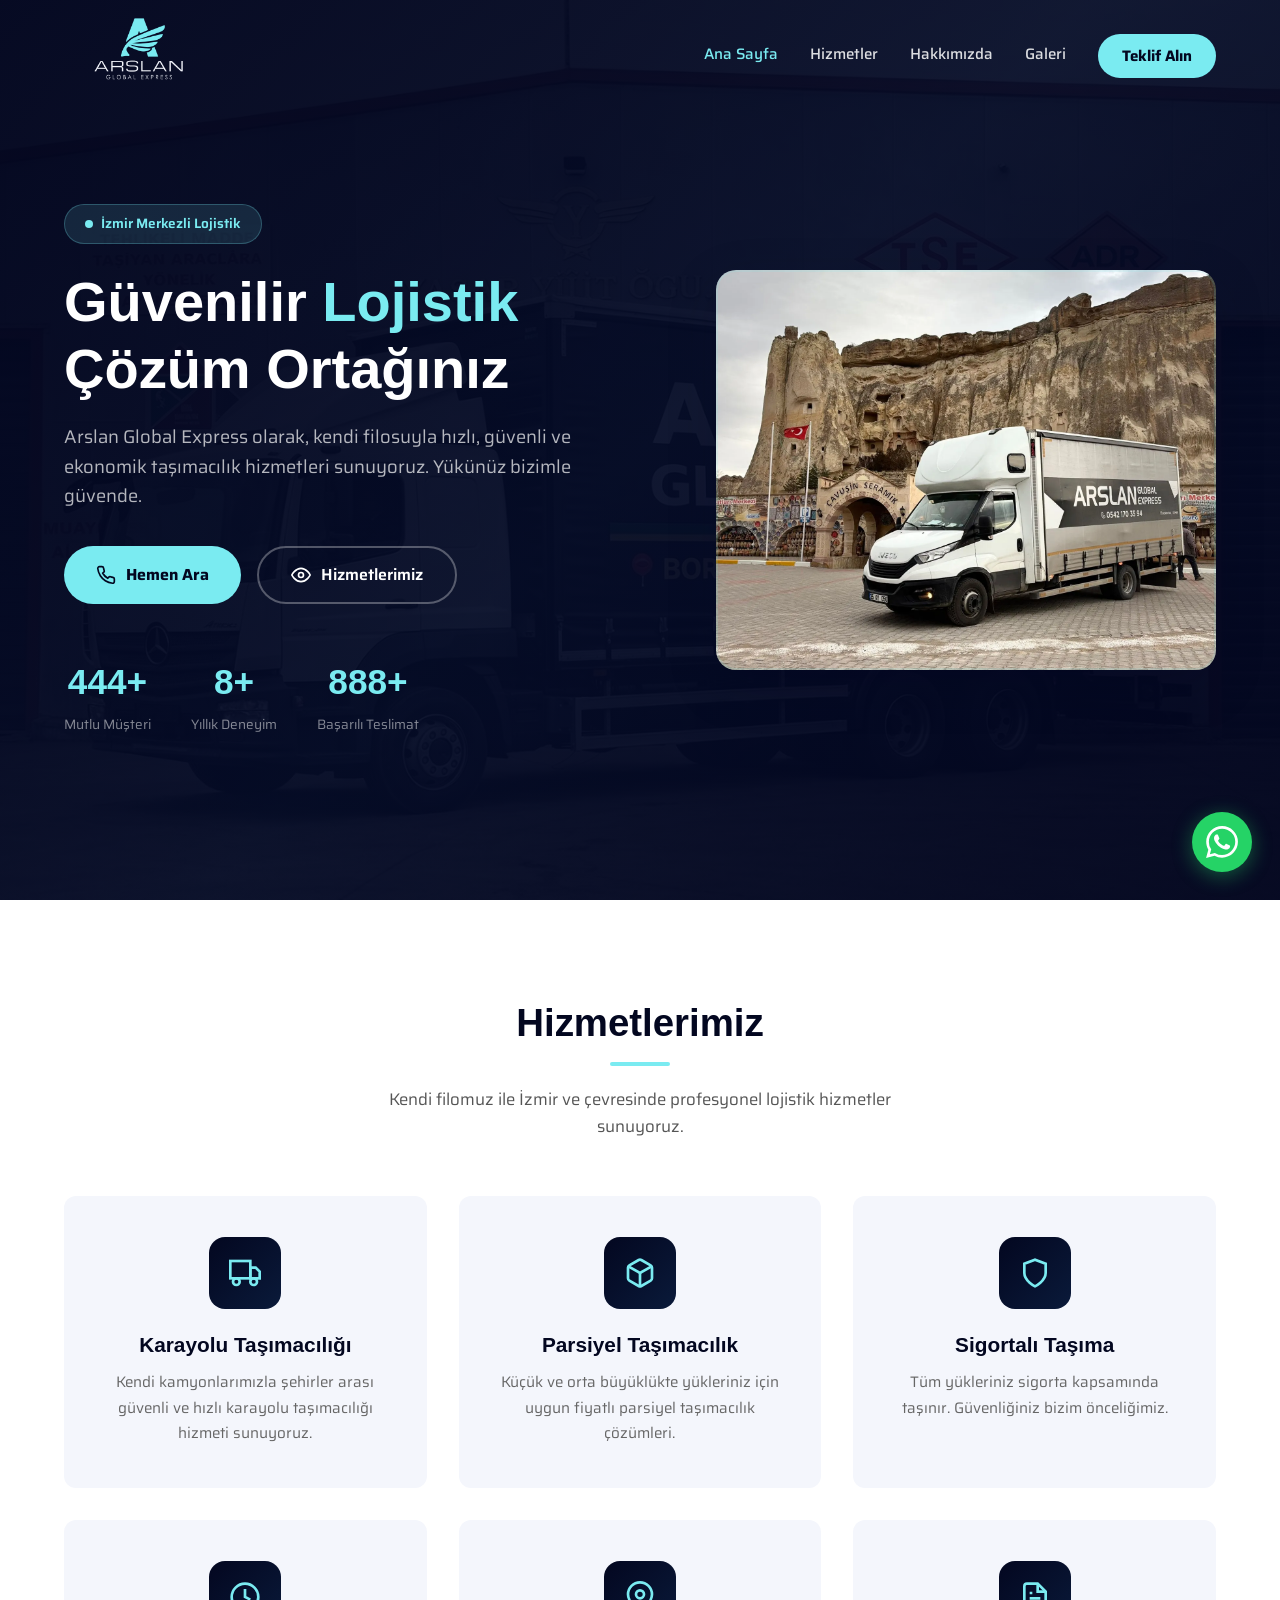
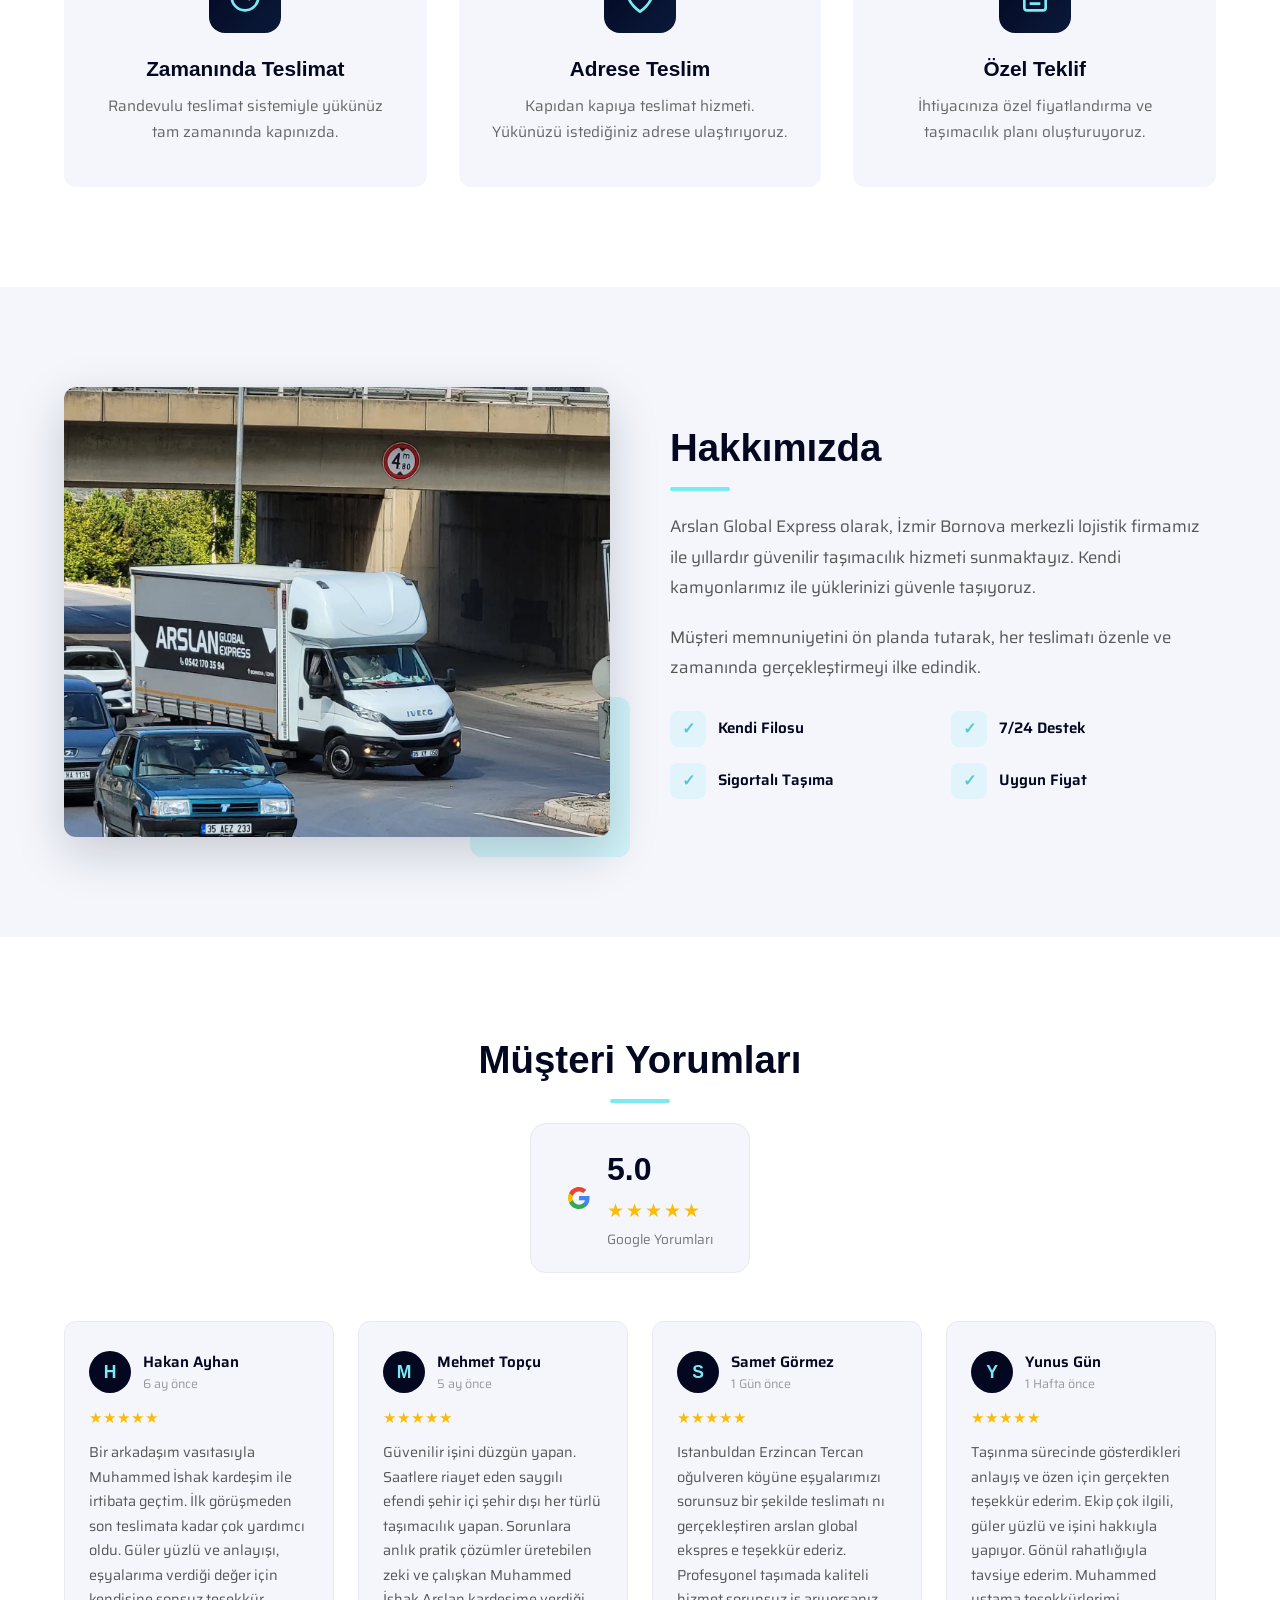
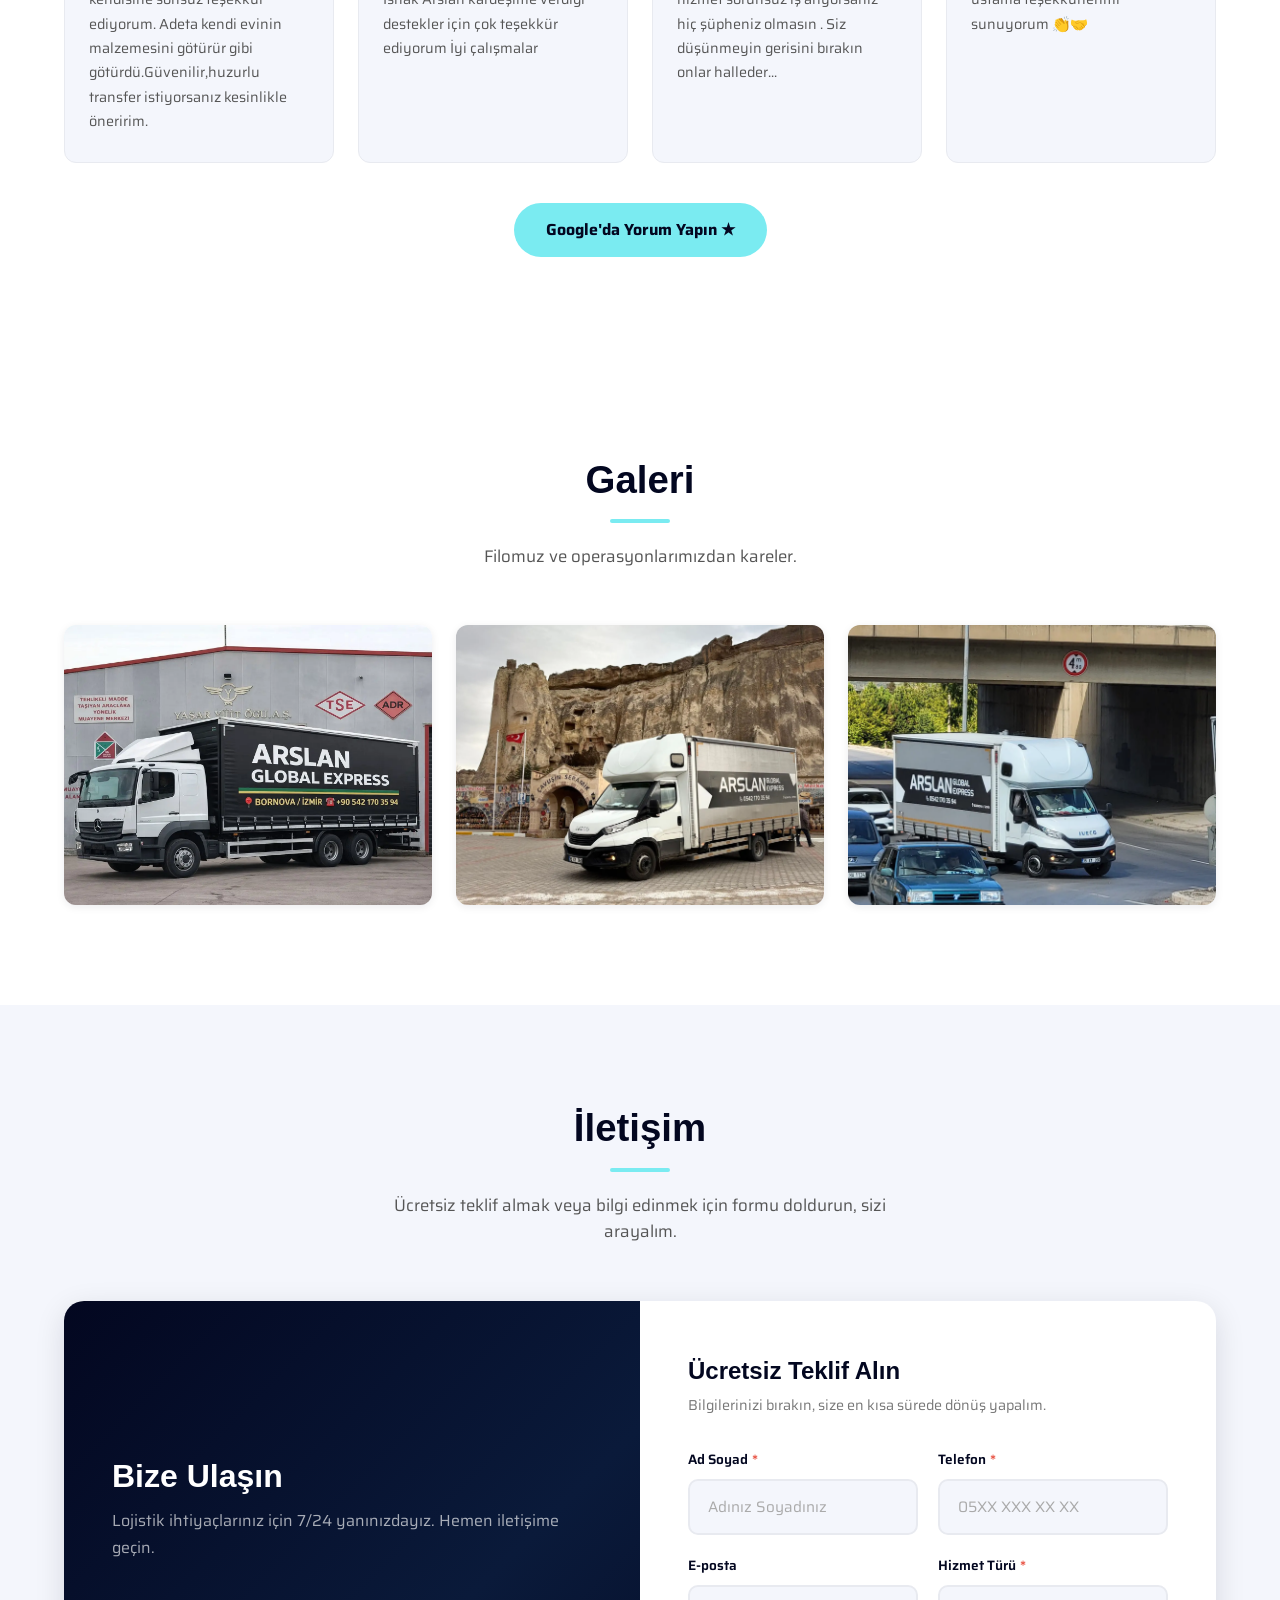
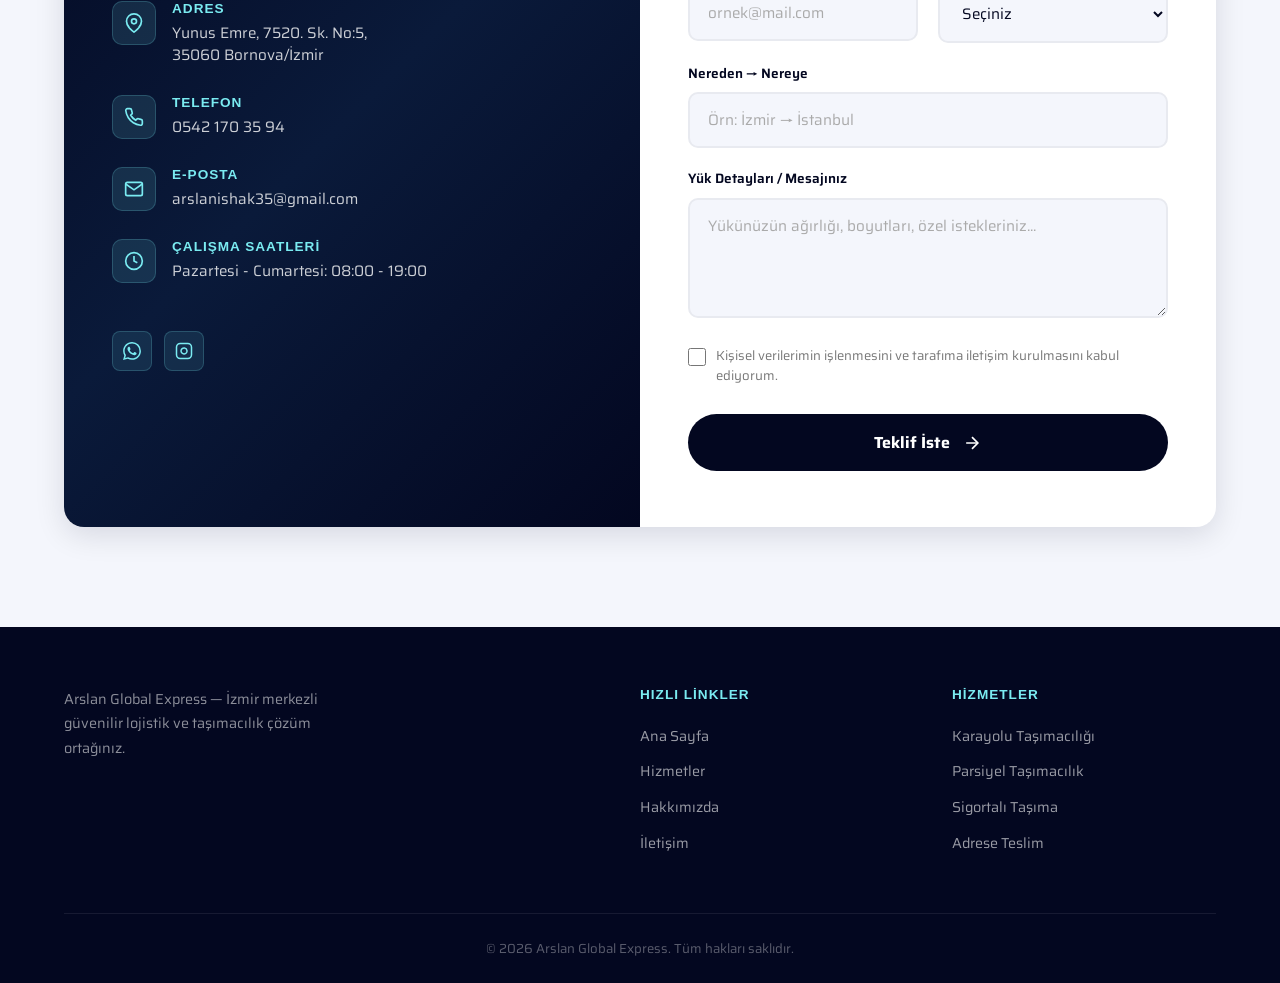
==== commit 53a52790: "Adres kısmını yanlış yapmısım kafamı sikeyim düzelttim" ====
--- a/index.html
+++ b/index.html
@@ -318,8 +318,8 @@
               <svg width="20" height="20" fill="none" stroke="#7aebf1" stroke-width="2" viewBox="0 0 24 24"><path d="M21 10c0 7-9 13-9 13s-9-6-9-13a9 9 0 0118 0z"/><circle cx="12" cy="10" r="3"/></svg>
             </div>
             <div>
-              <h4><a href="https://maps.app.goo.gl/ADR9X5FkB29aFJ1a9" style="color:rgba(255,255,255,.8)">Adres</a></h4>
-              <p>Yunus Emre, 7520. Sk. No:5,<br>35060 Bornova/İzmir</p>
+              <h4>Adres</h4>
+              <a href="https://maps.app.goo.gl/ADR9X5FkB29aFJ1a9" style="color:rgba(255,255,255,.8)"><p>Yunus Emre, 7520. Sk. No:5,<br>35060 Bornova/İzmir</p></a>
             </div>
           </div>
 
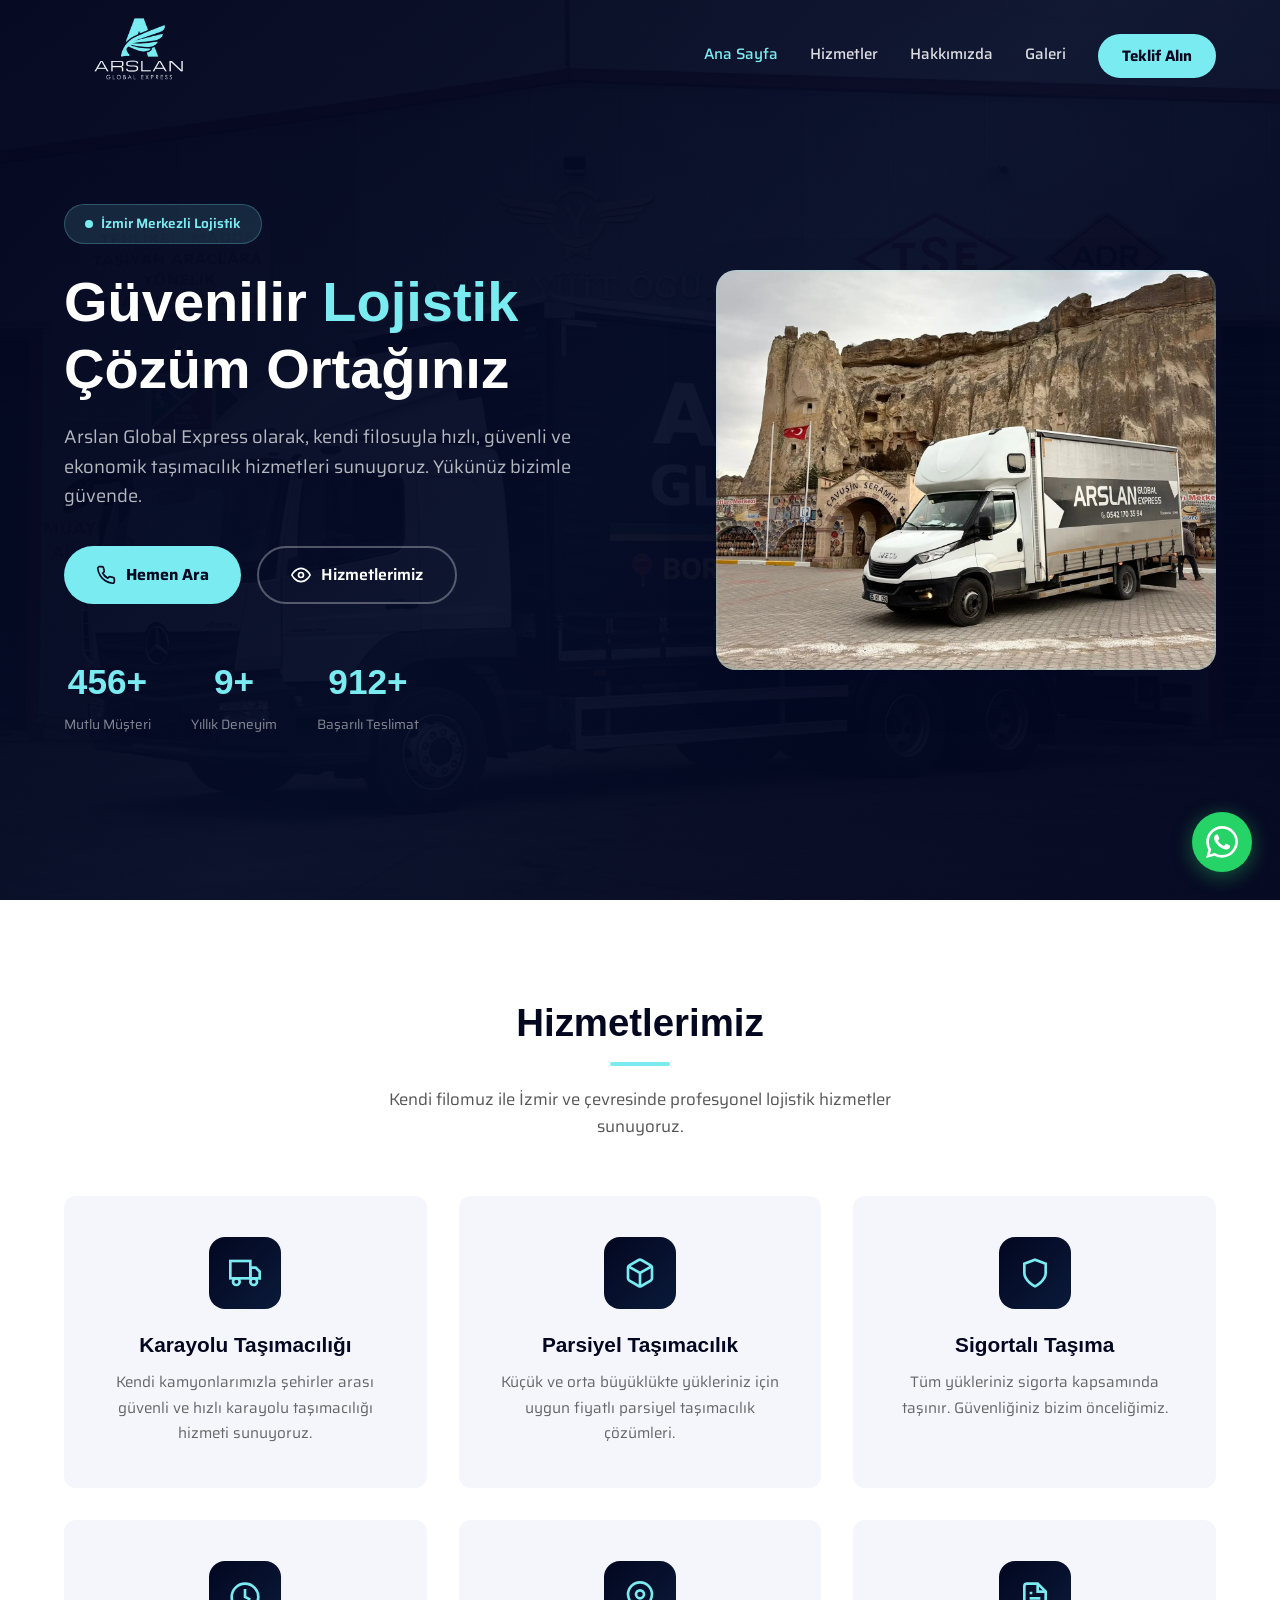
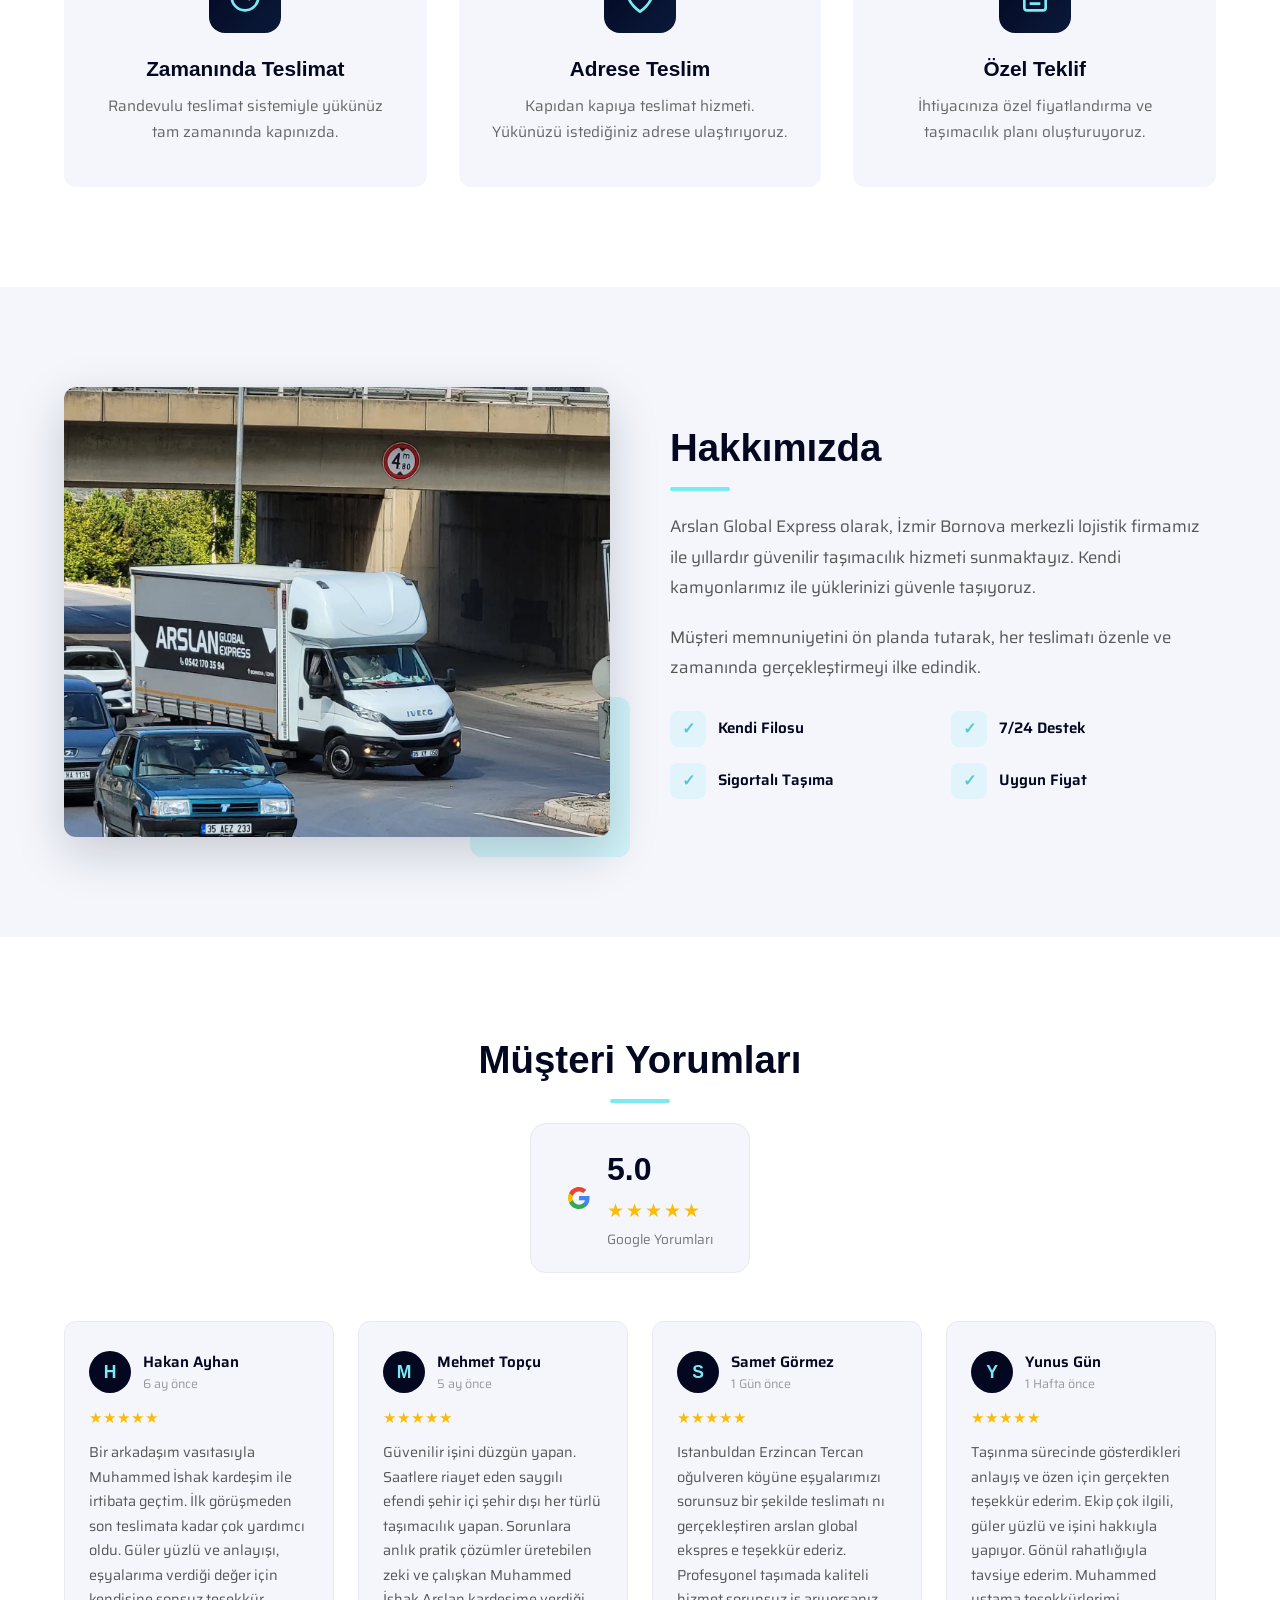
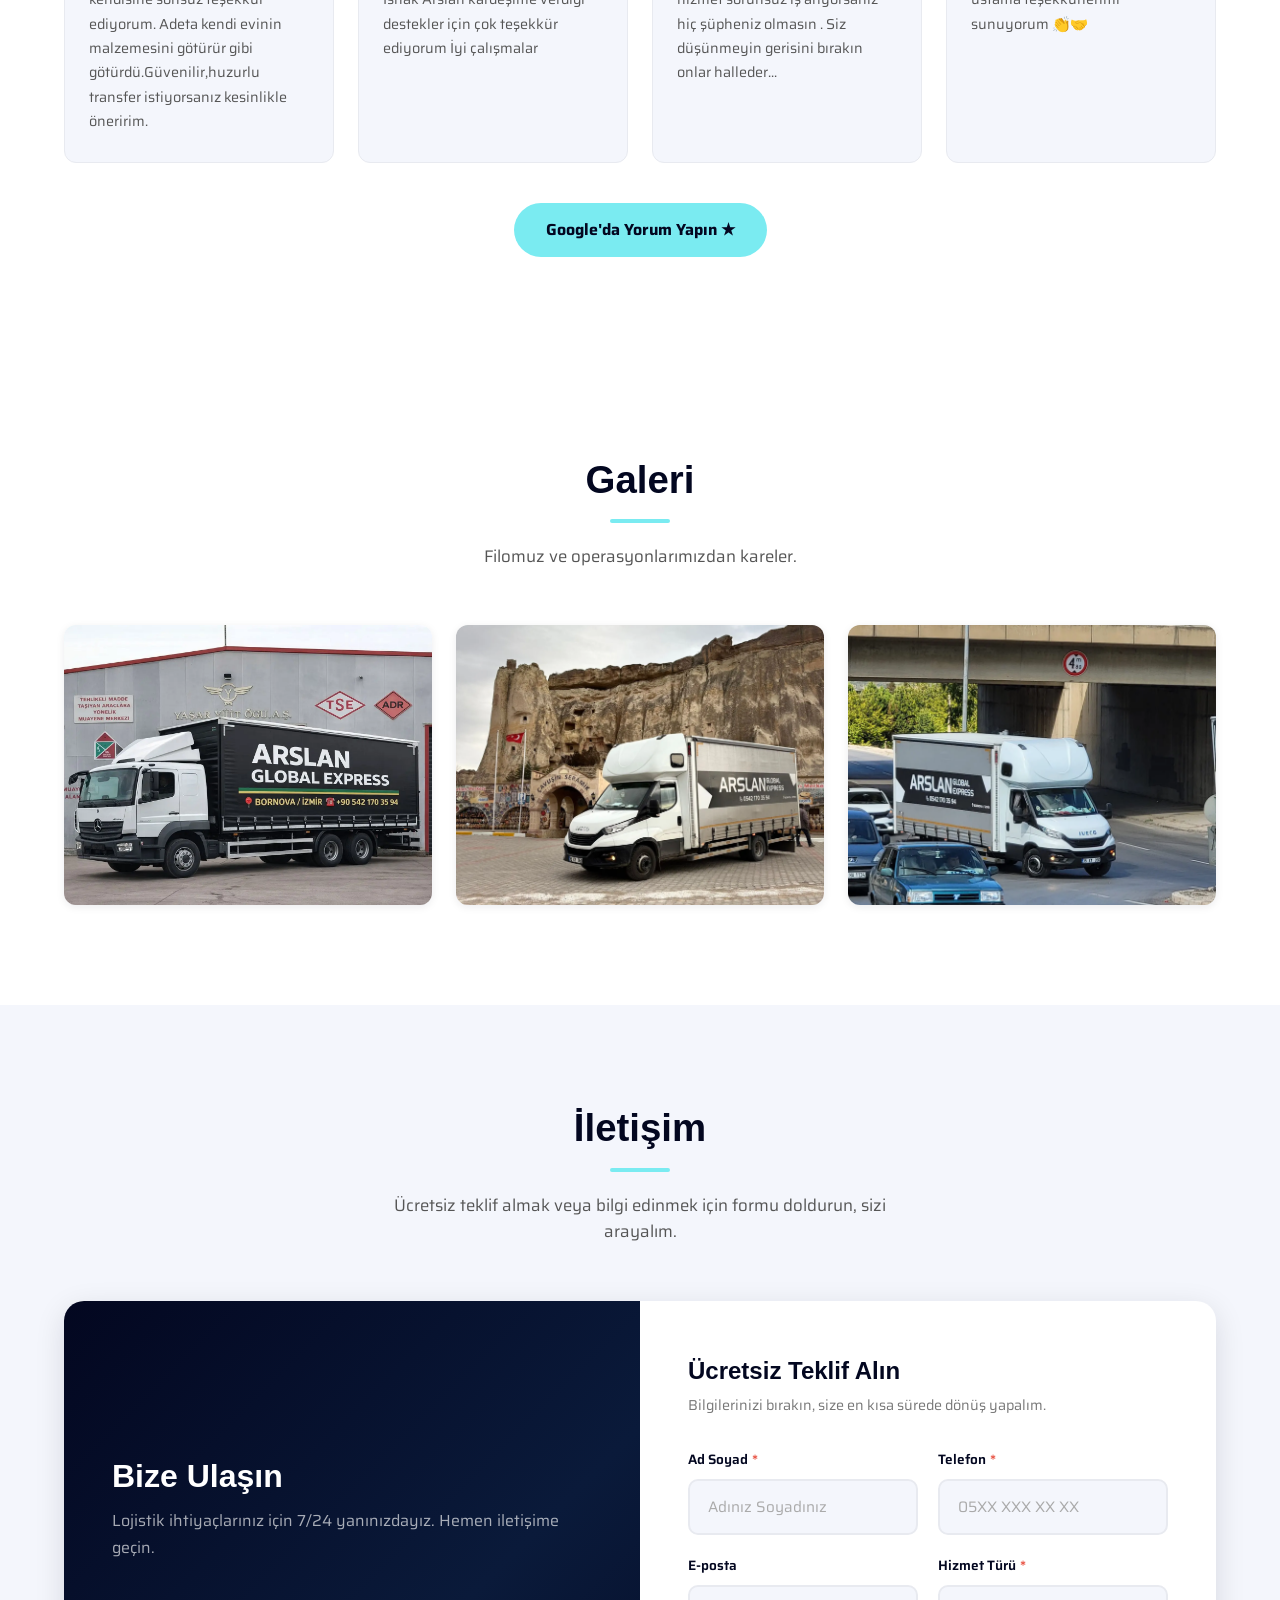
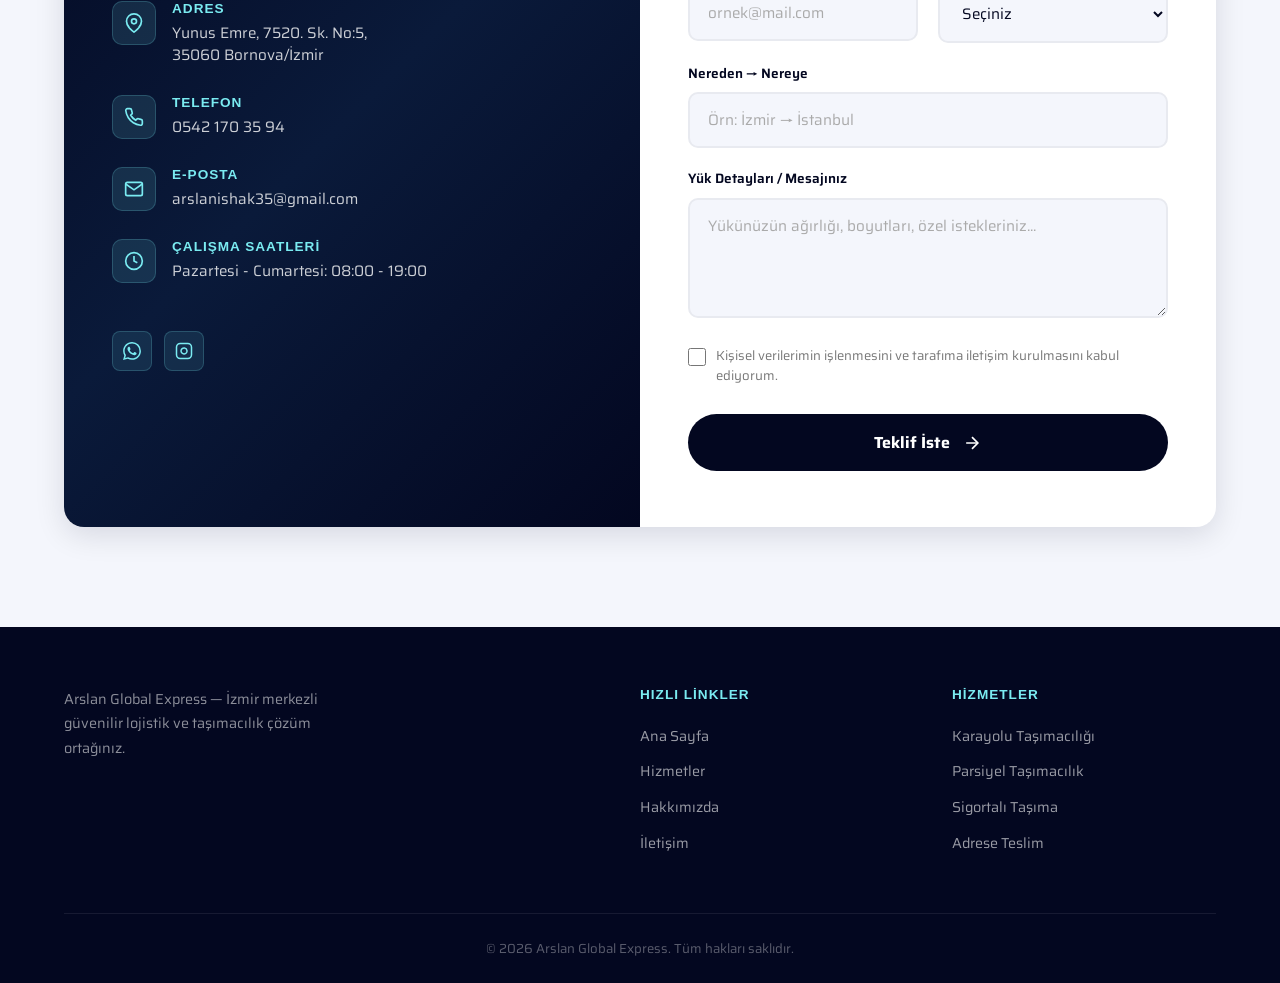
==== commit 202be9bc: "form-endpoint değişti." ====
--- a/index.html
+++ b/index.html
@@ -366,7 +366,7 @@
           <h3>Ücretsiz Teklif Alın</h3>
           <p>Bilgilerinizi bırakın, size en kısa sürede dönüş yapalım.</p>
 
-          <form id="contactForm" class="form-grid"   action="https://formspree.io/f/xbdpnbdy" method="POST">
+          <form id="contactForm" class="form-grid"   action="https://formspree.io/f/xgorvygb" method="POST">
             <div class="form-group">
               <label>Ad Soyad <span class="required">*</span></label>
               <input type="text" name="fullname" placeholder="Adınız Soyadınız" required>
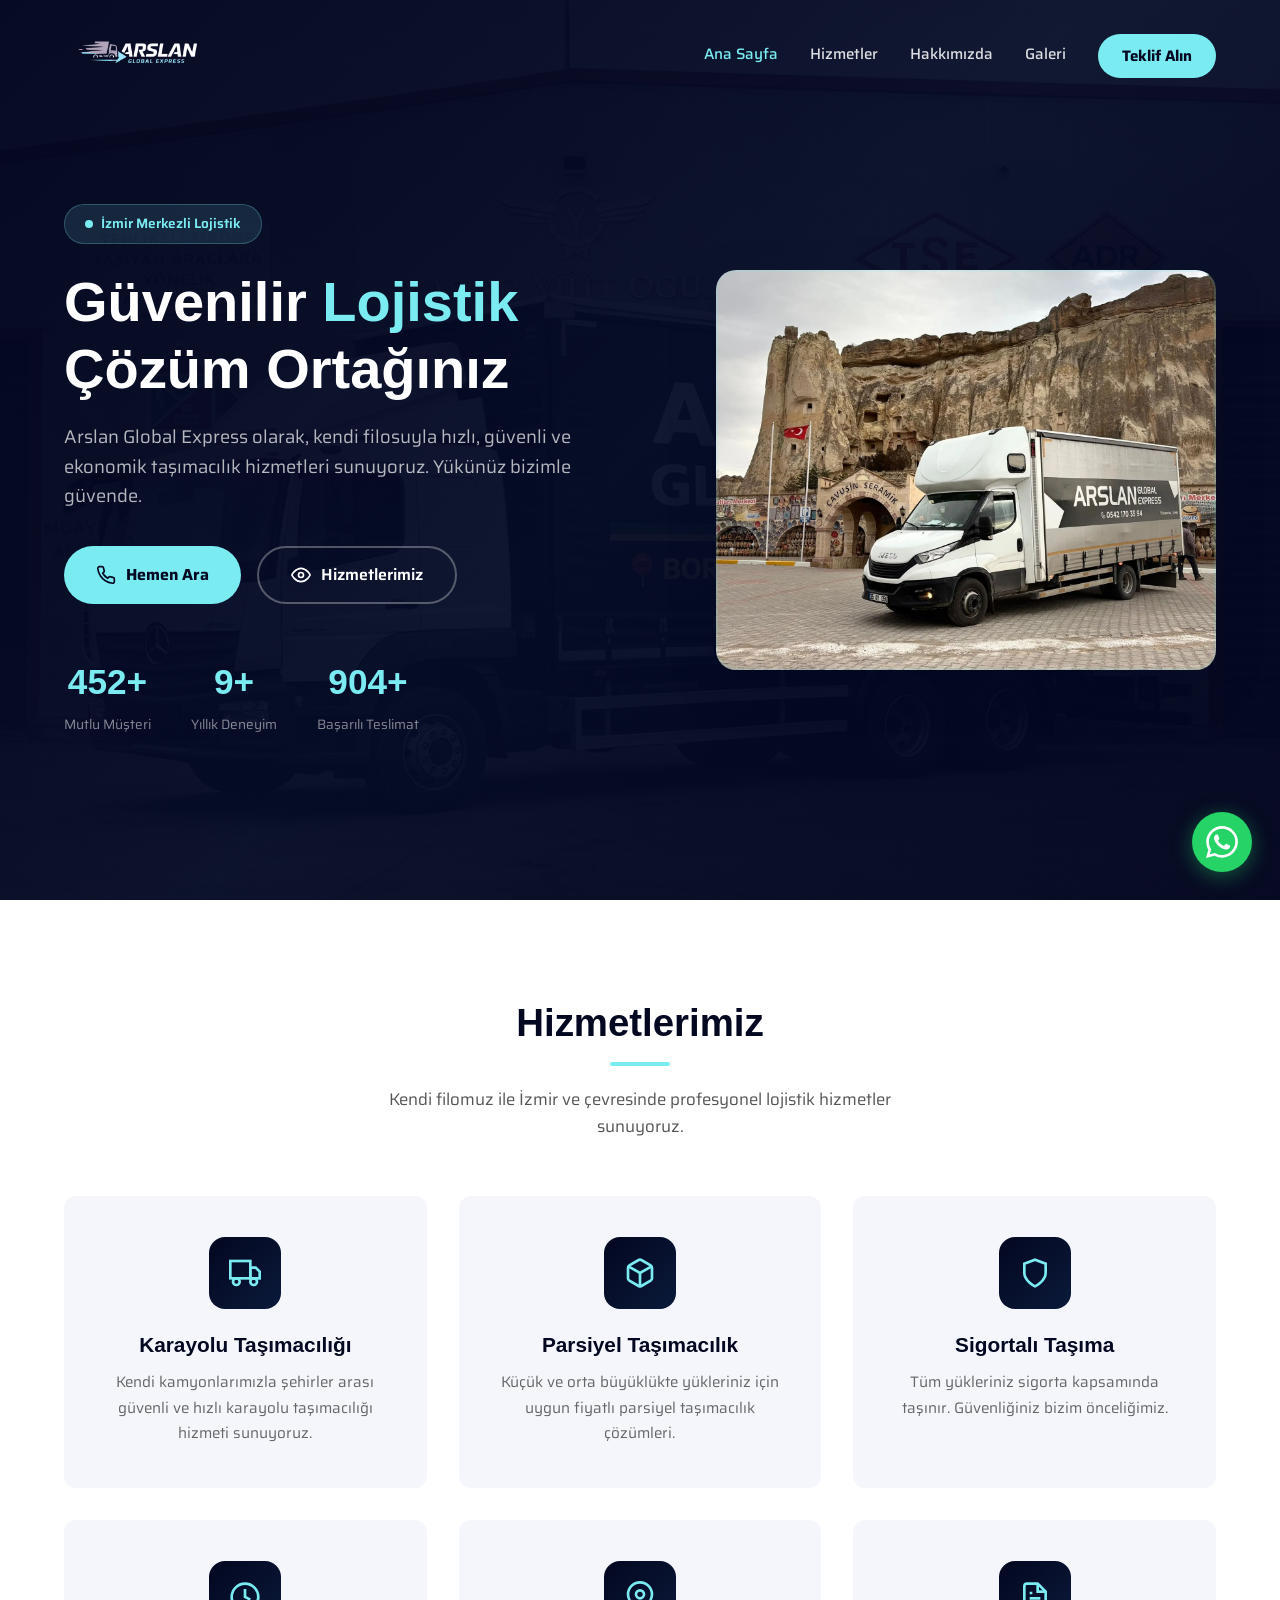
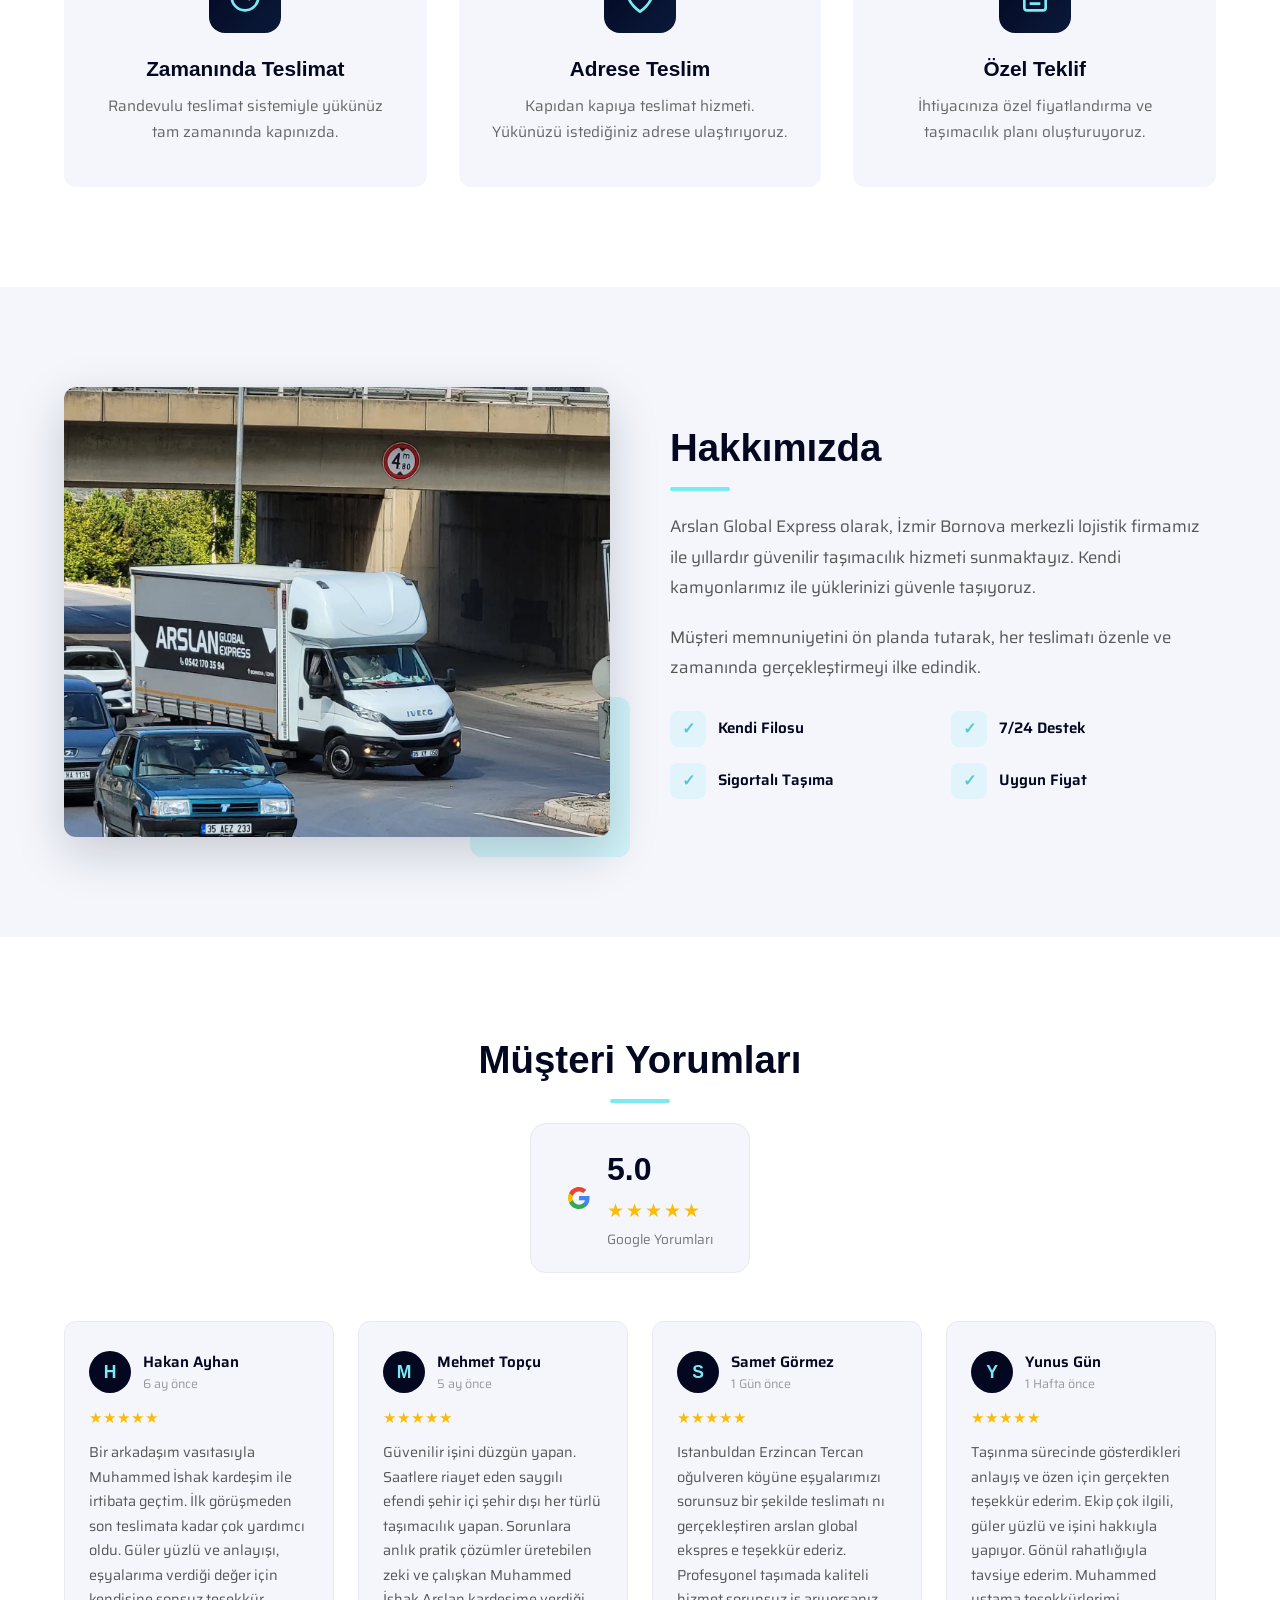
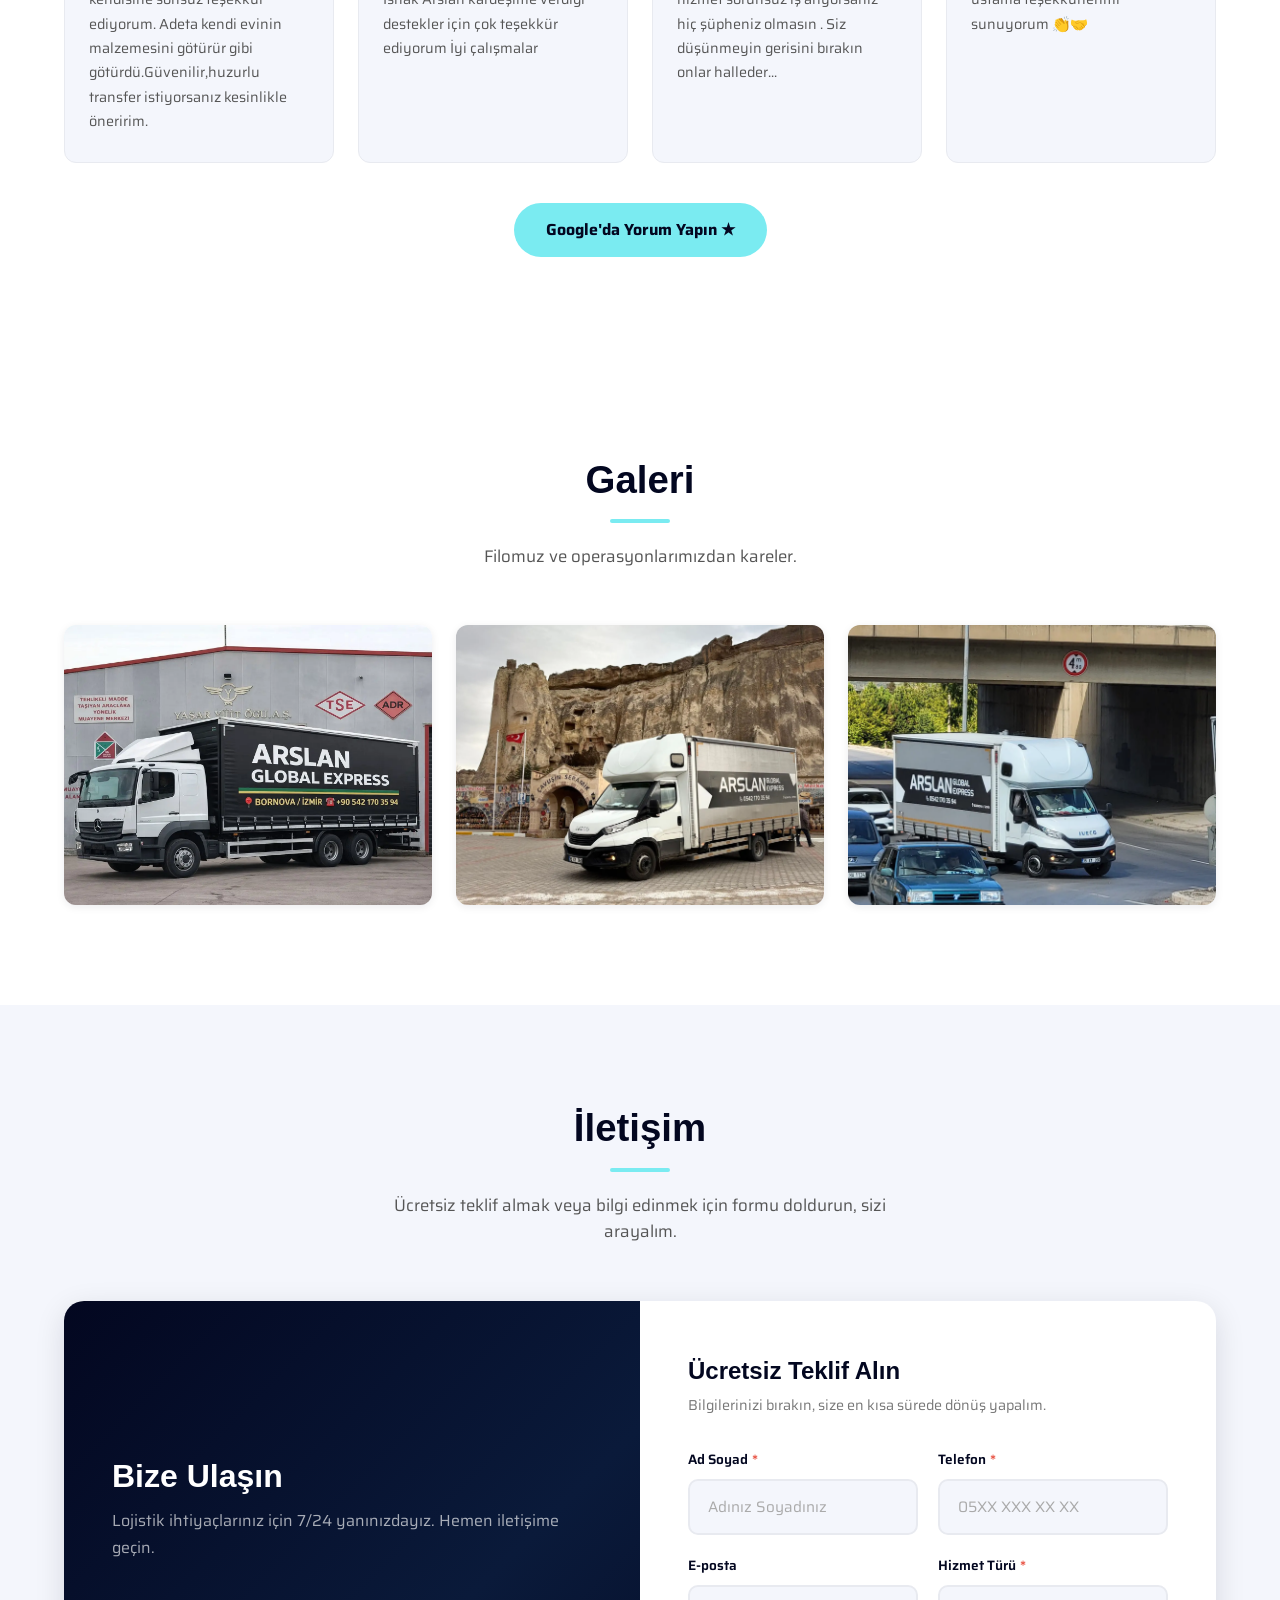
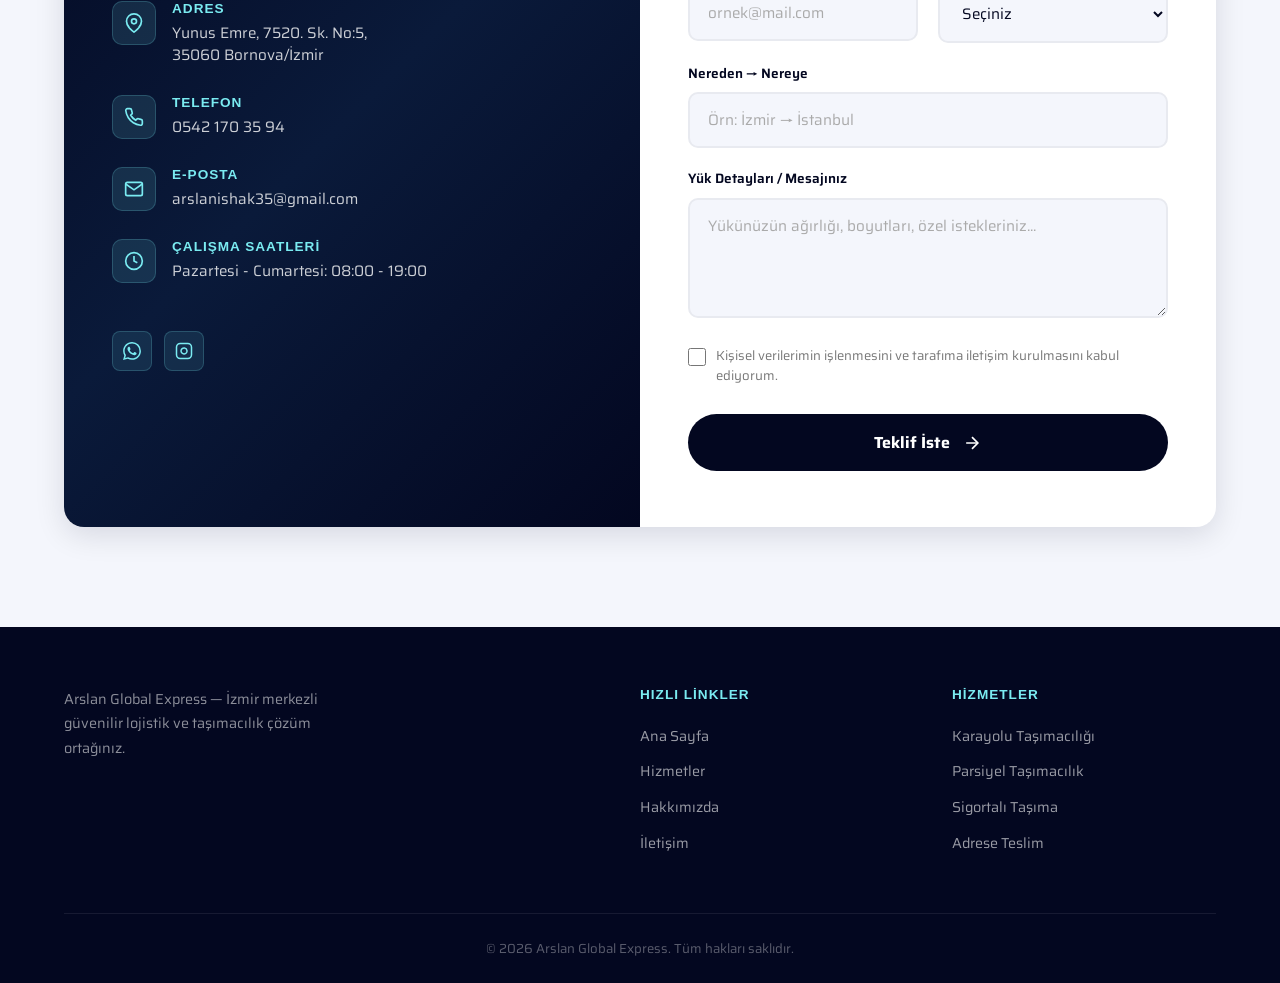
==== commit 94b941f9: "logodeğişti" ====
--- a/index.html
+++ b/index.html
@@ -41,7 +41,7 @@
     <div class="container">
       <a href="#" class="navbar-logo">
         <!-- LOGO: images/logo.png dosyasını buraya koyun -->
-        <img src="images/logov1.png" alt="Arslan Global Express Logo">
+        <img src="images/yeni-logo.png" alt="Arslan Global Express Logo">
       </a>
       <div class="navbar-links">
         <a href="#anasayfa">Ana Sayfa</a>
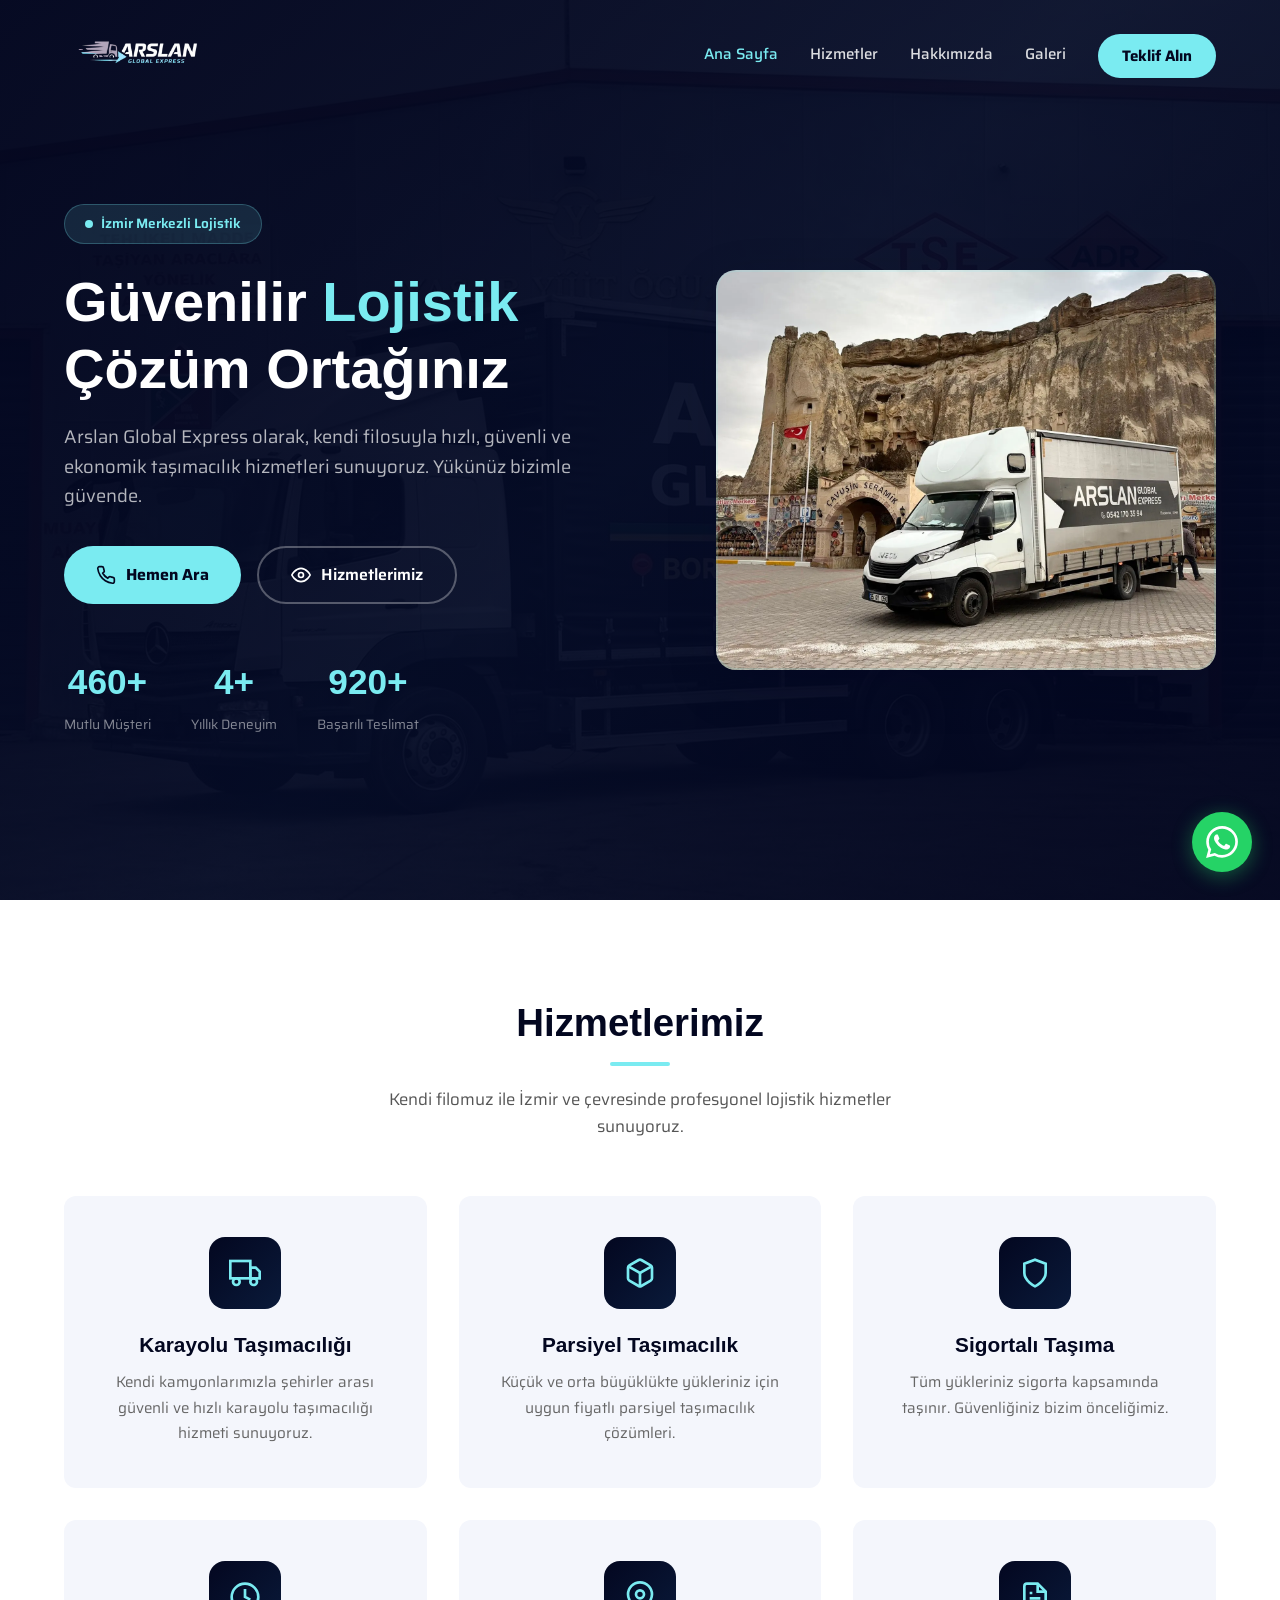
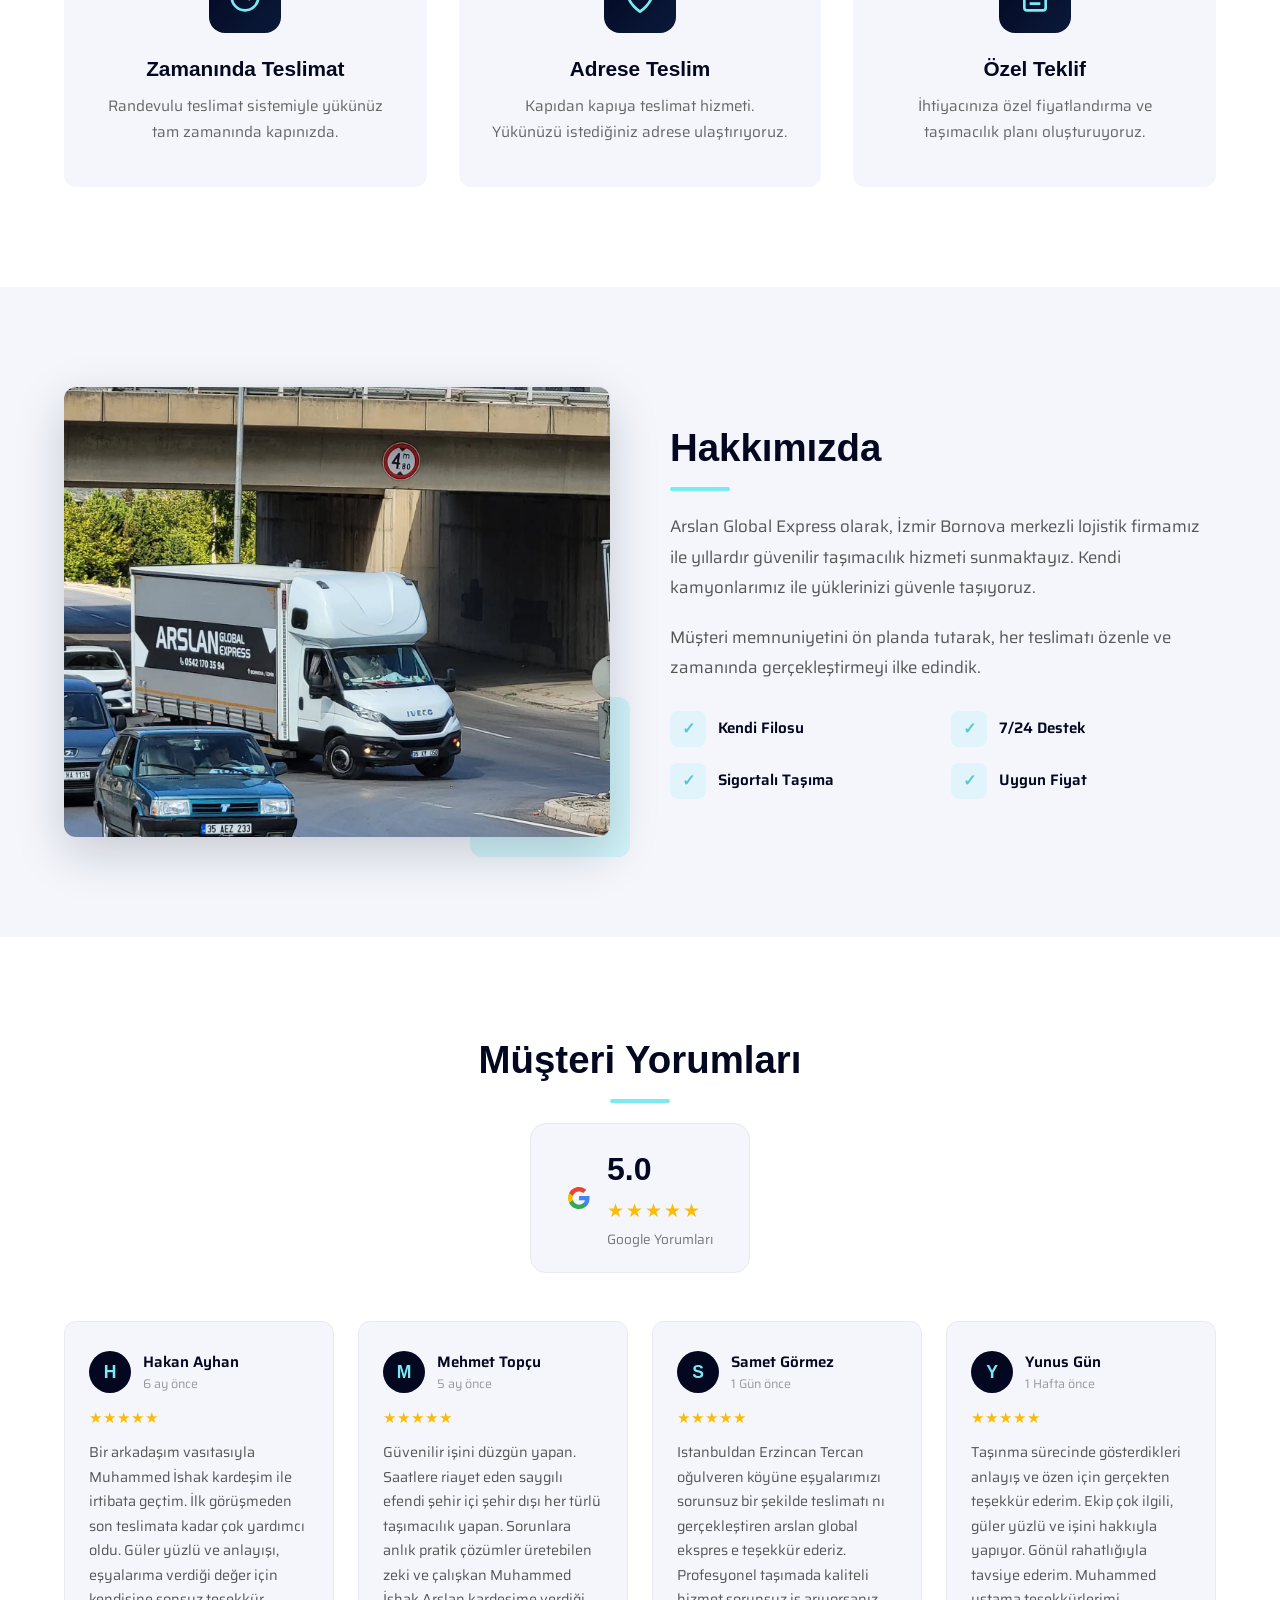
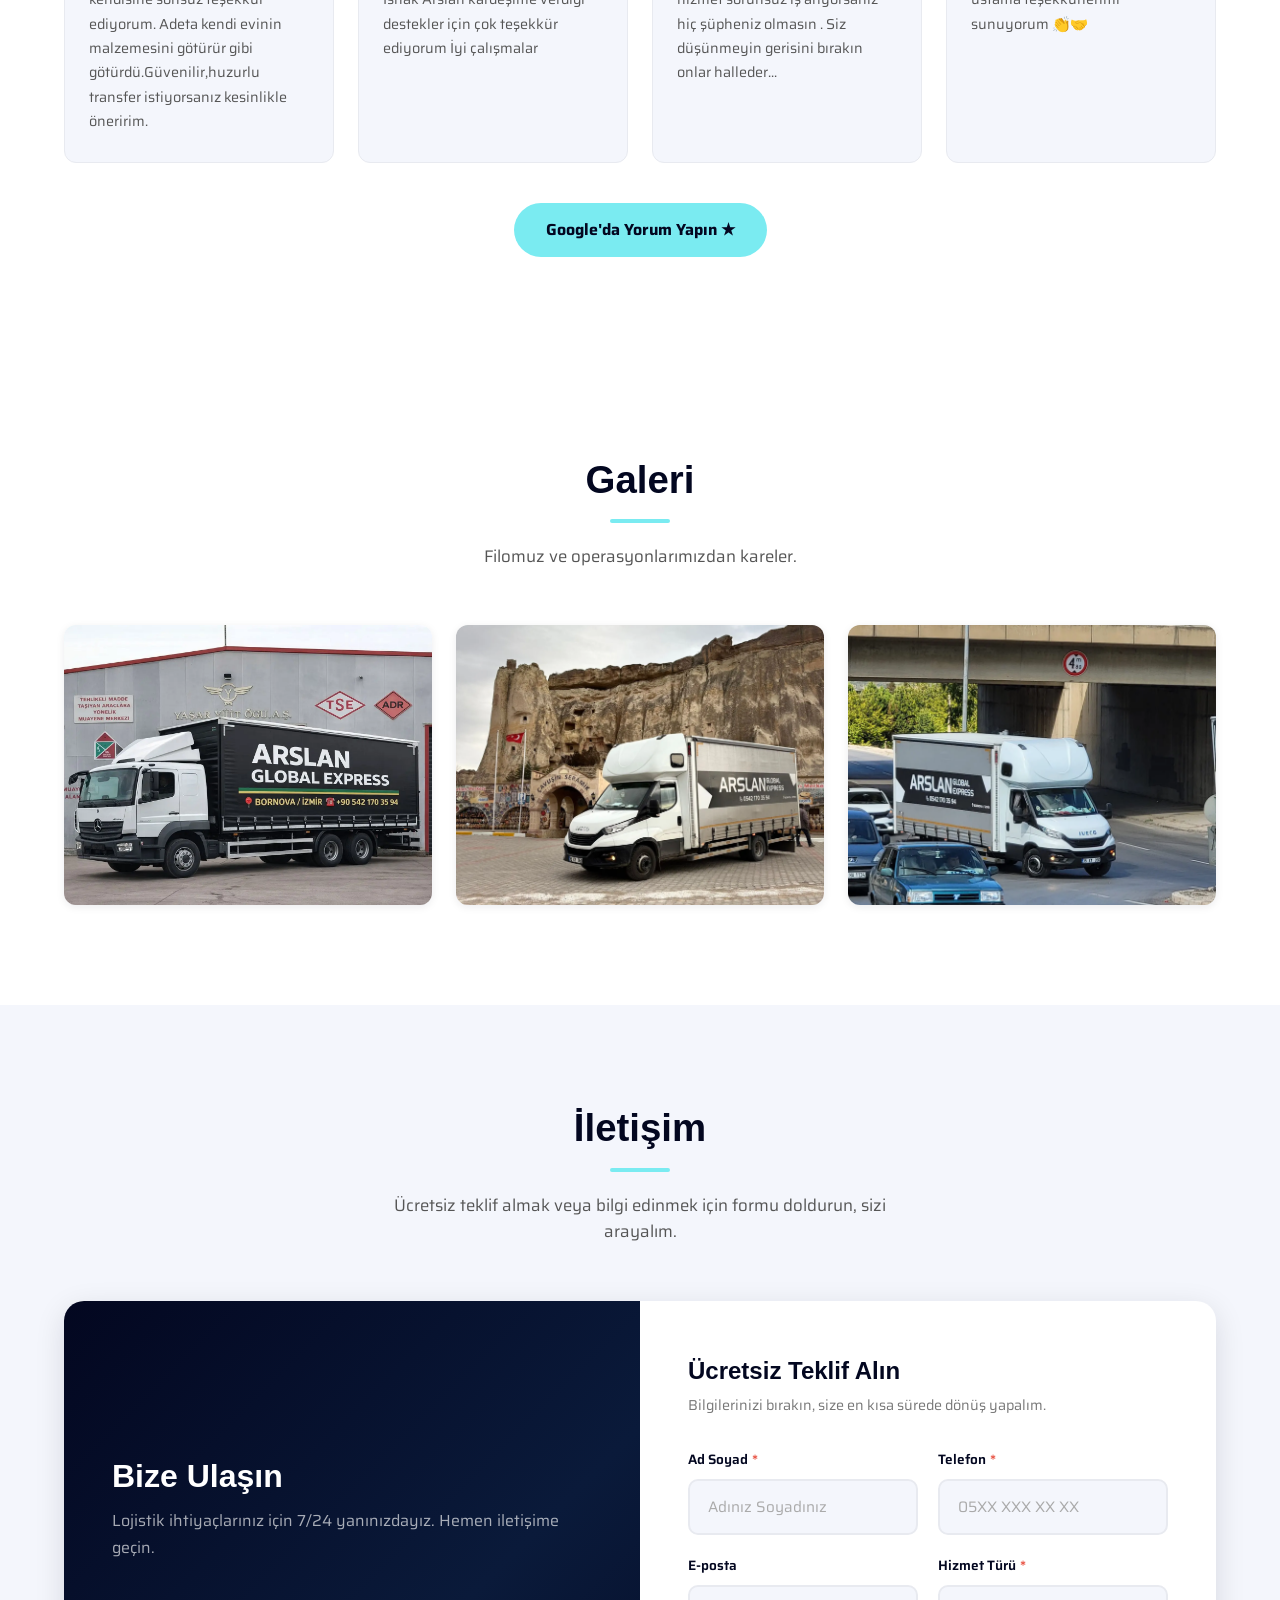
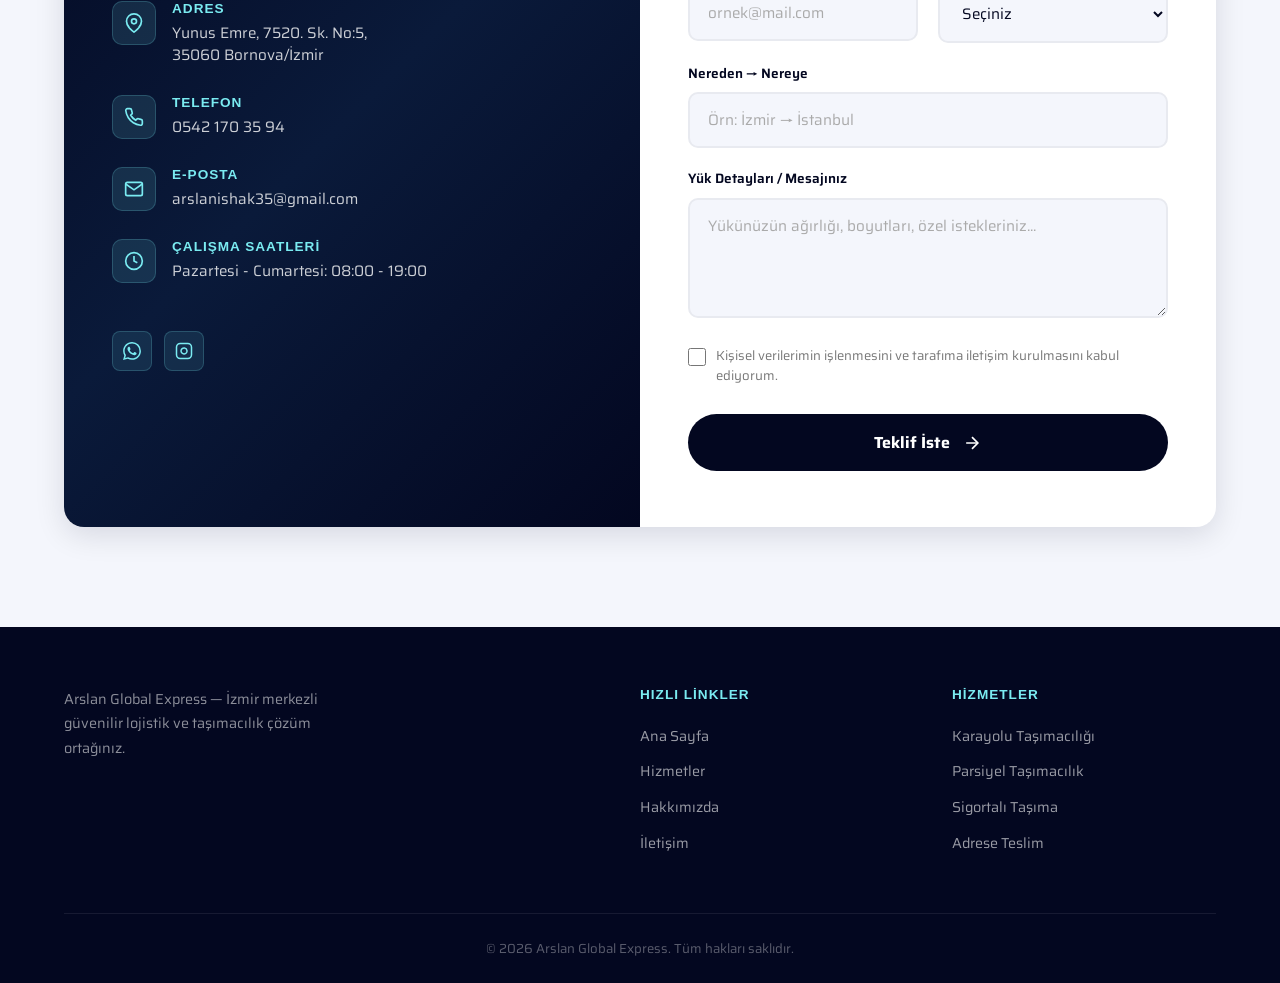
==== commit fd86e38f: "hero datalarına "+" eklendi" ====
--- a/index.html
+++ b/index.html
@@ -84,15 +84,15 @@
         </div>
         <div class="hero-stats">
           <div class="hero-stat">
-            <div class="hero-stat-number" data-target="500">0</div>
+            <div class="hero-stat-number" data-target="500+">0</div>
             <div class="hero-stat-label">Mutlu Müşteri</div>
           </div>
           <div class="hero-stat">
-            <div class="hero-stat-number" data-target="10">0</div>
+            <div class="hero-stat-number" data-target="5+">0</div>
             <div class="hero-stat-label">Yıllık Deneyim</div>
           </div>
           <div class="hero-stat">
-            <div class="hero-stat-number" data-target="1000">0</div>
+            <div class="hero-stat-number" data-target="1000+">0</div>
             <div class="hero-stat-label">Başarılı Teslimat</div>
           </div>
         </div>
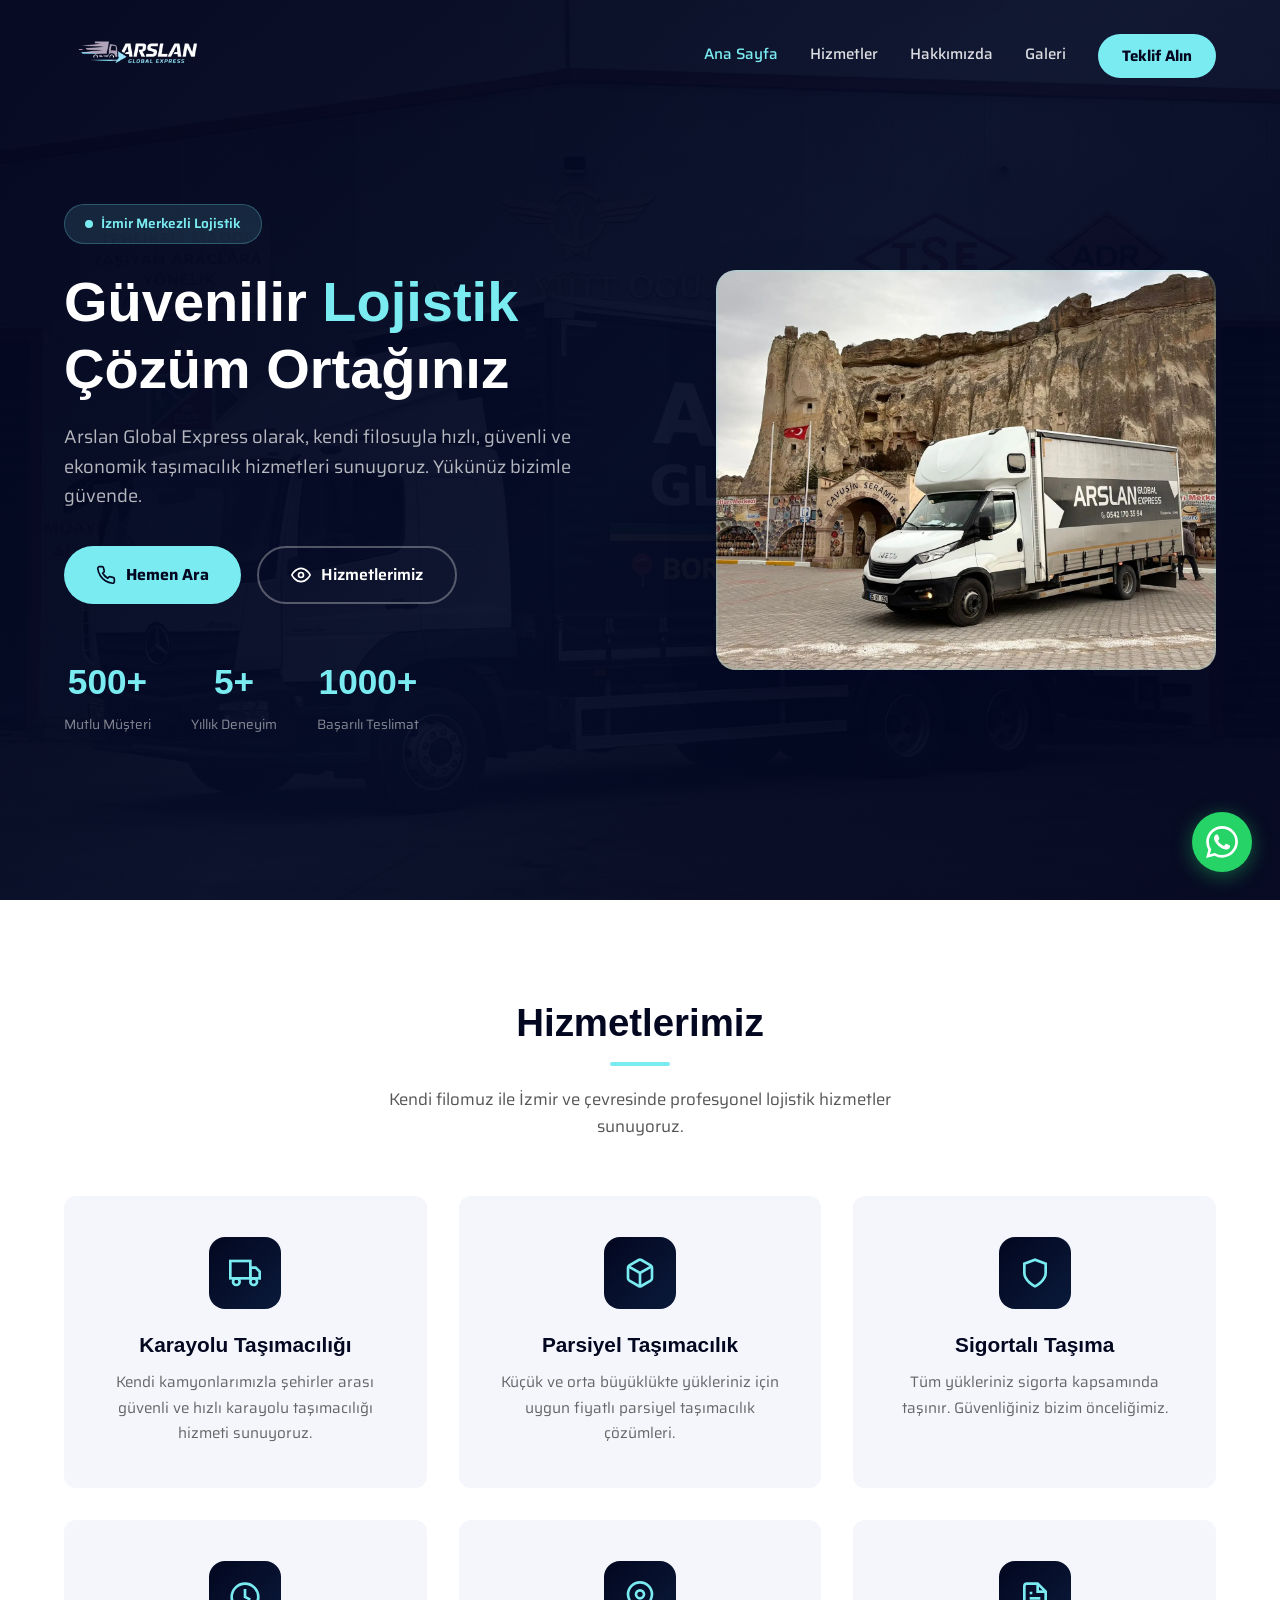
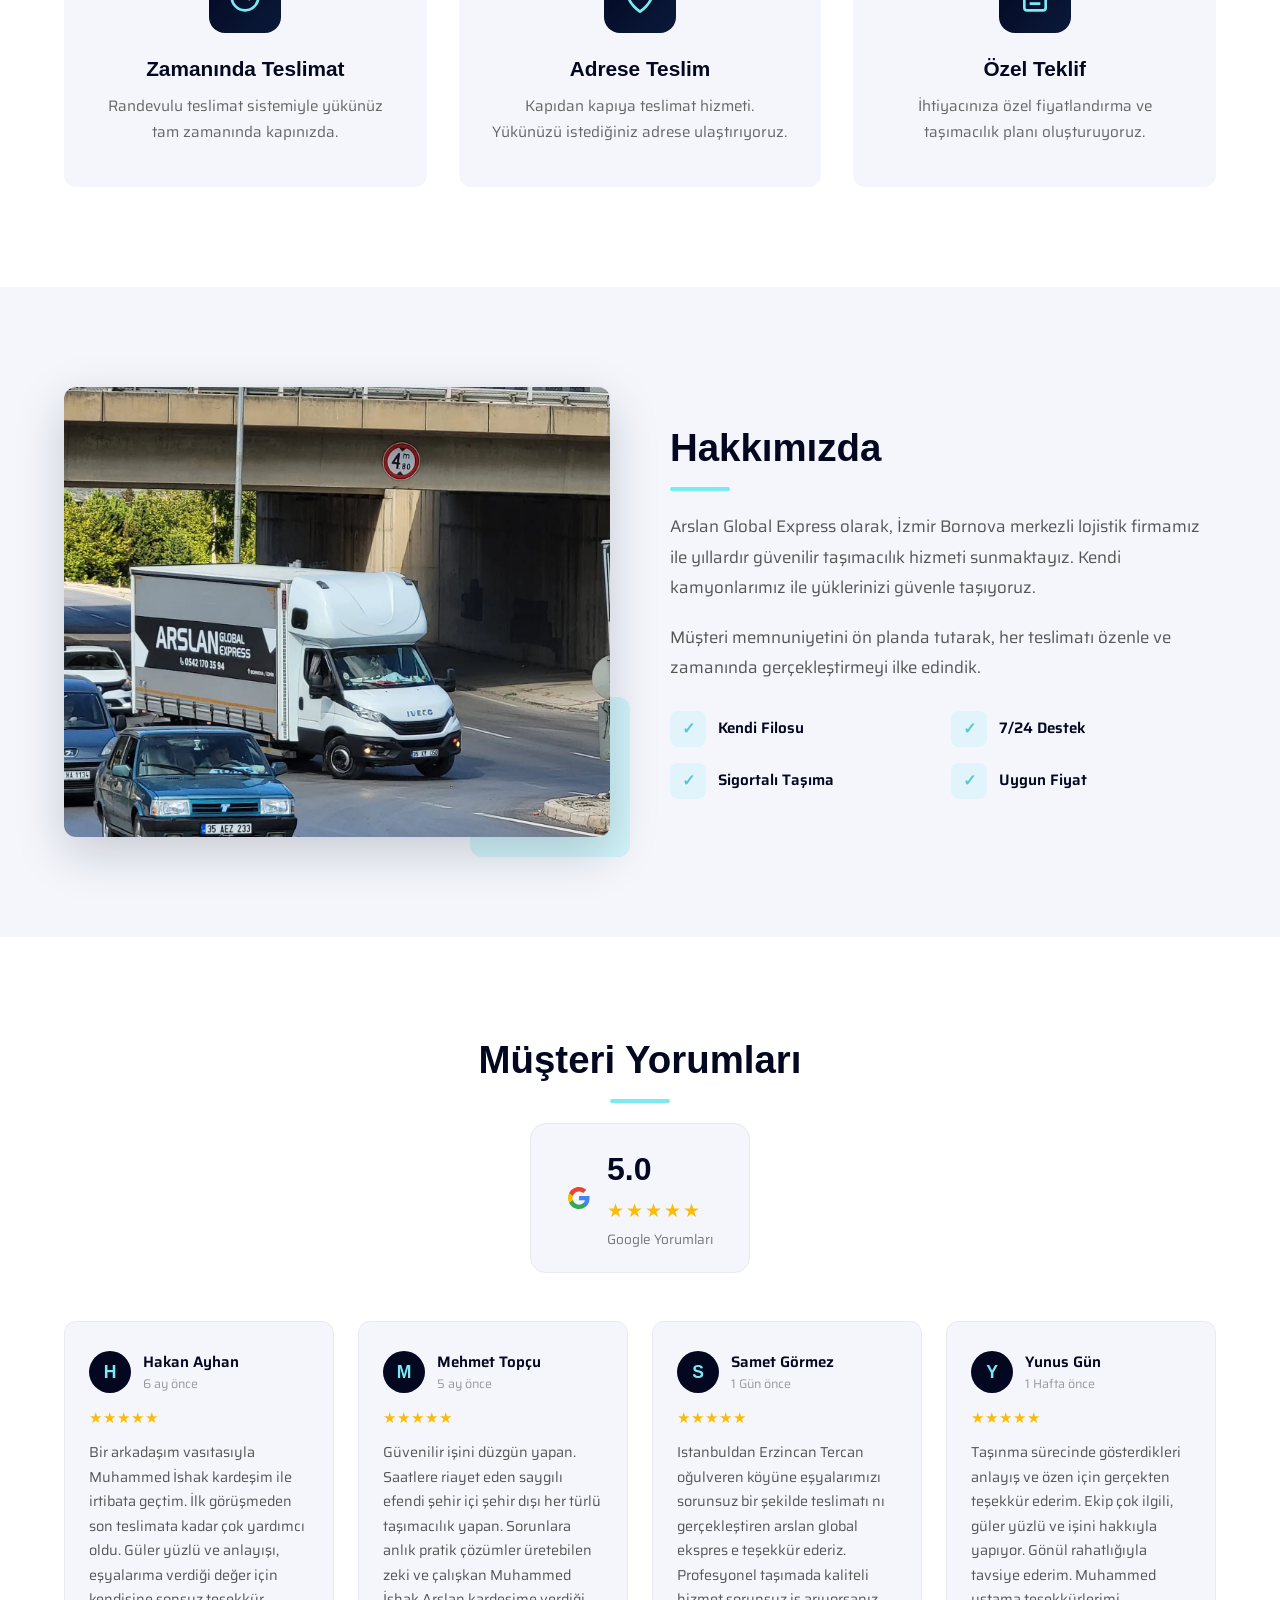
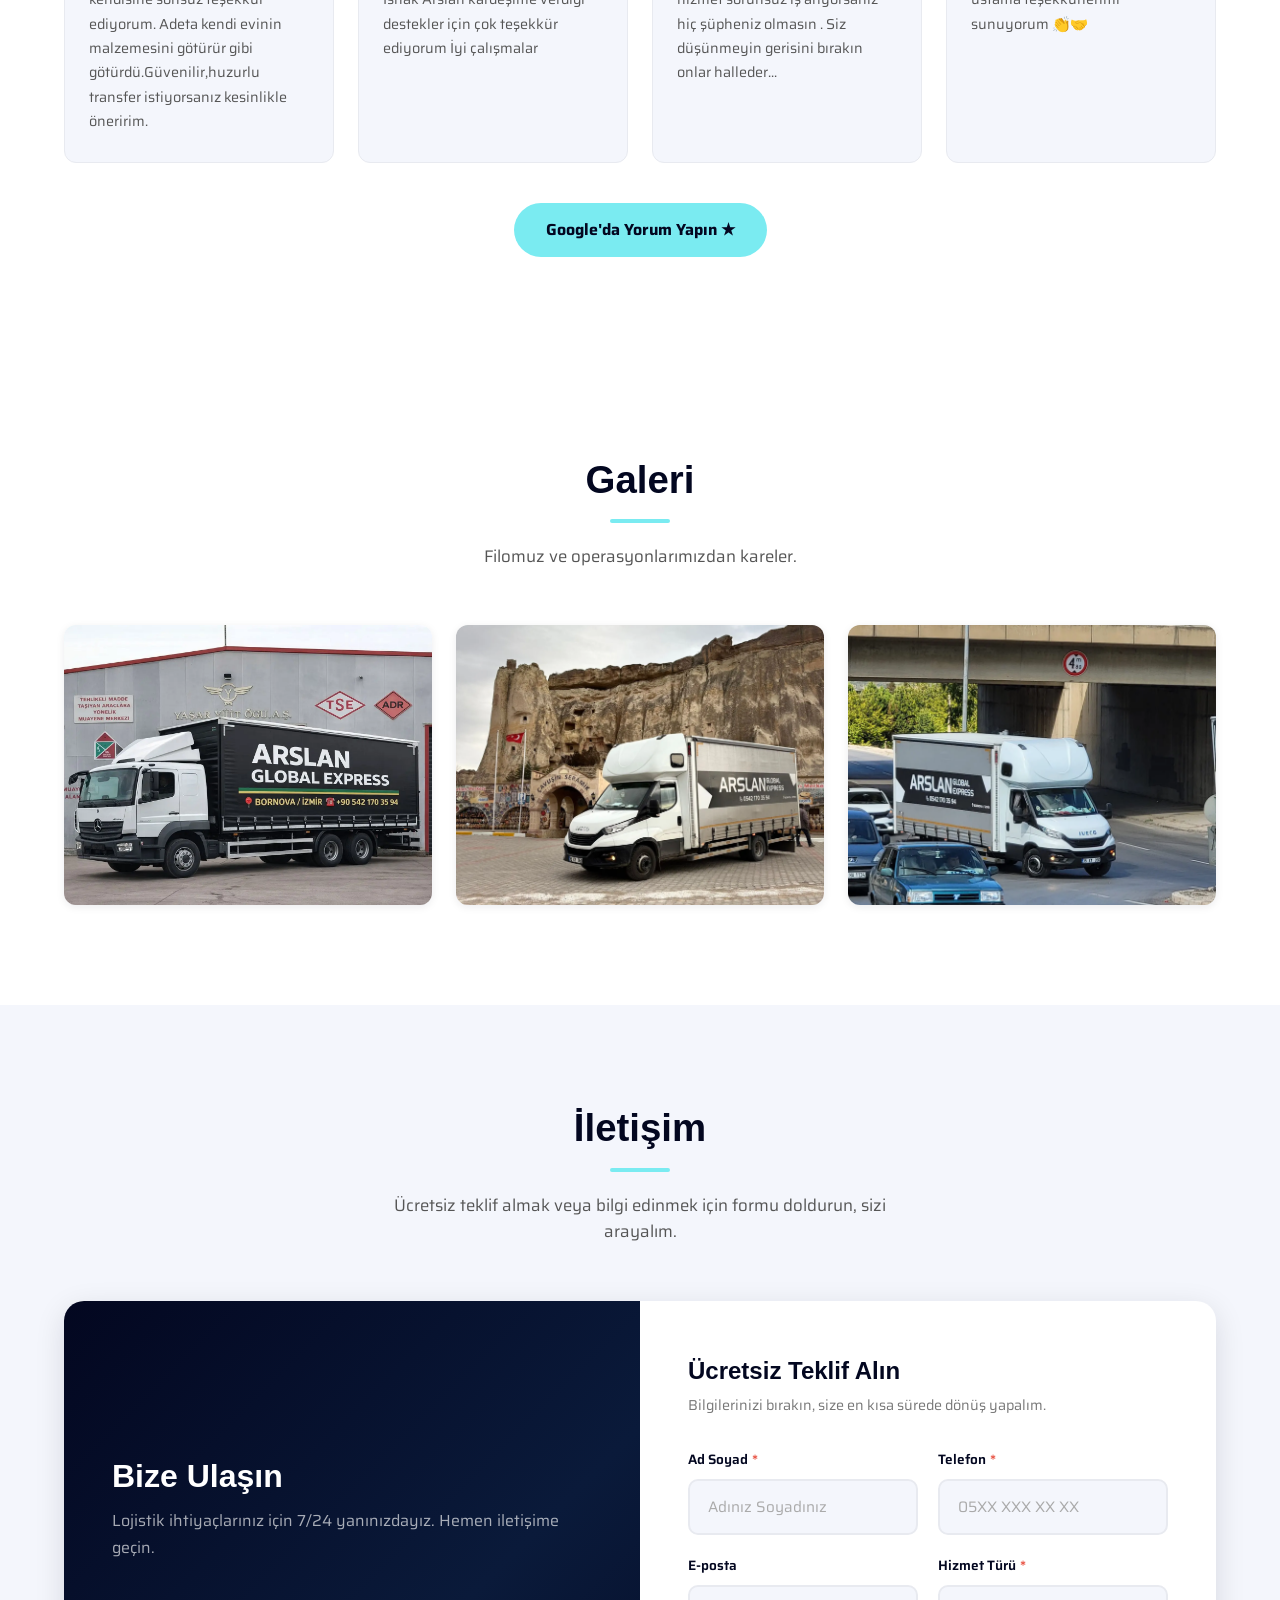
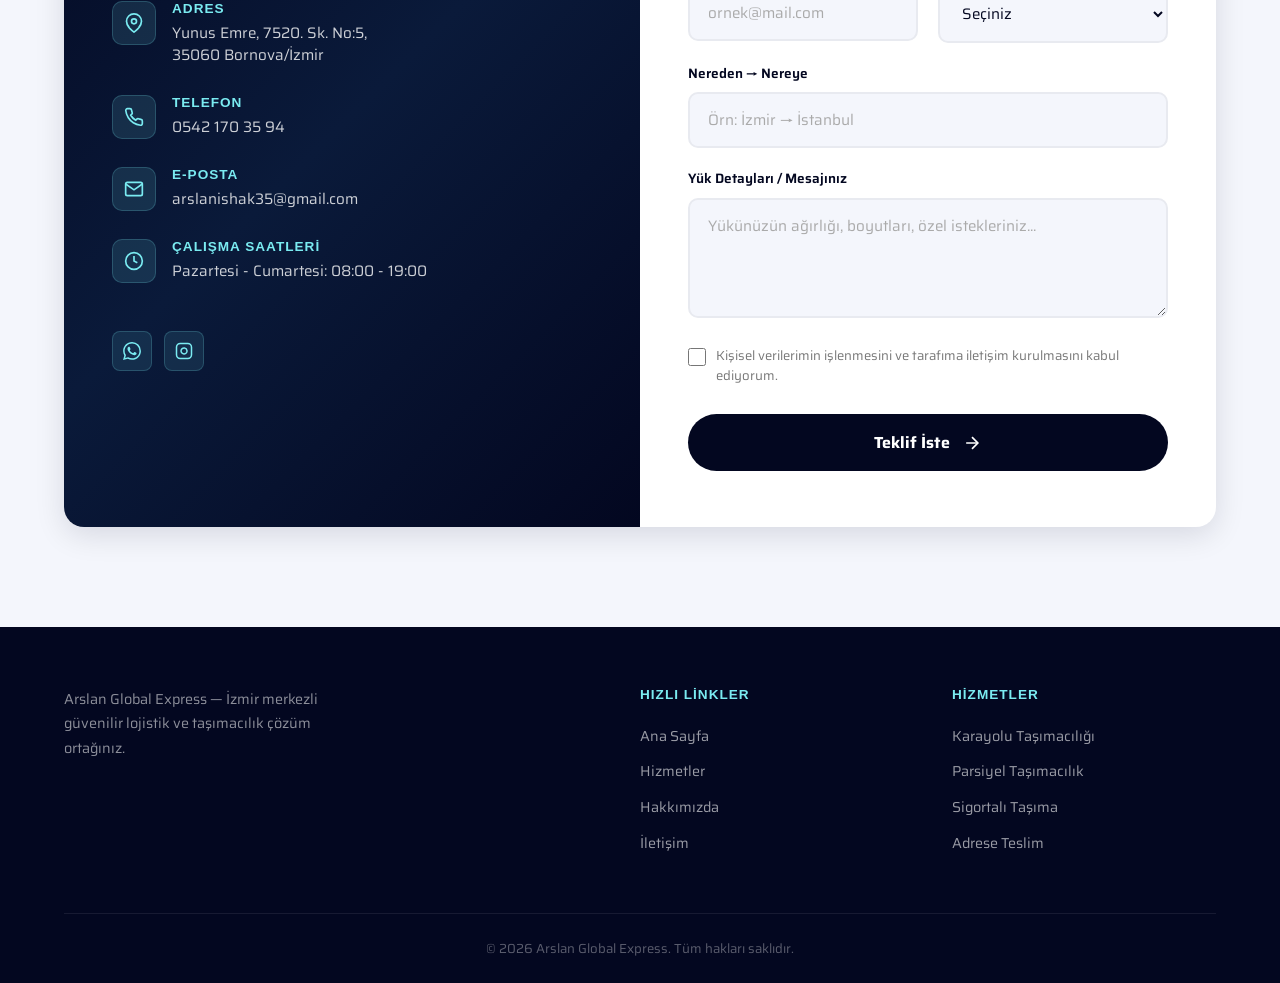
==== commit 8048650d: "favicon eklendi" ====
--- a/index.html
+++ b/index.html
@@ -5,7 +5,7 @@
   <meta name="viewport" content="width=device-width, initial-scale=1.0">
   <title>Arslan Global Express | Lojistik & Taşımacılık</title>
   <meta name="description" content="Arslan Global Express - Güvenilir lojistik ve taşımacılık çözümleri. İzmir merkezli profesyonel kargo ve teslimat hizmetleri.">
-
+  <link rel="icon" type="image/png" href="/images/favicon.png">
   <!-- Fonts -->
   <link rel="preconnect" href="https://fonts.googleapis.com">
   <link href="https://fonts.googleapis.com/css2?family=Saira:wght@300;400;500;600;700&display=swap" rel="stylesheet">
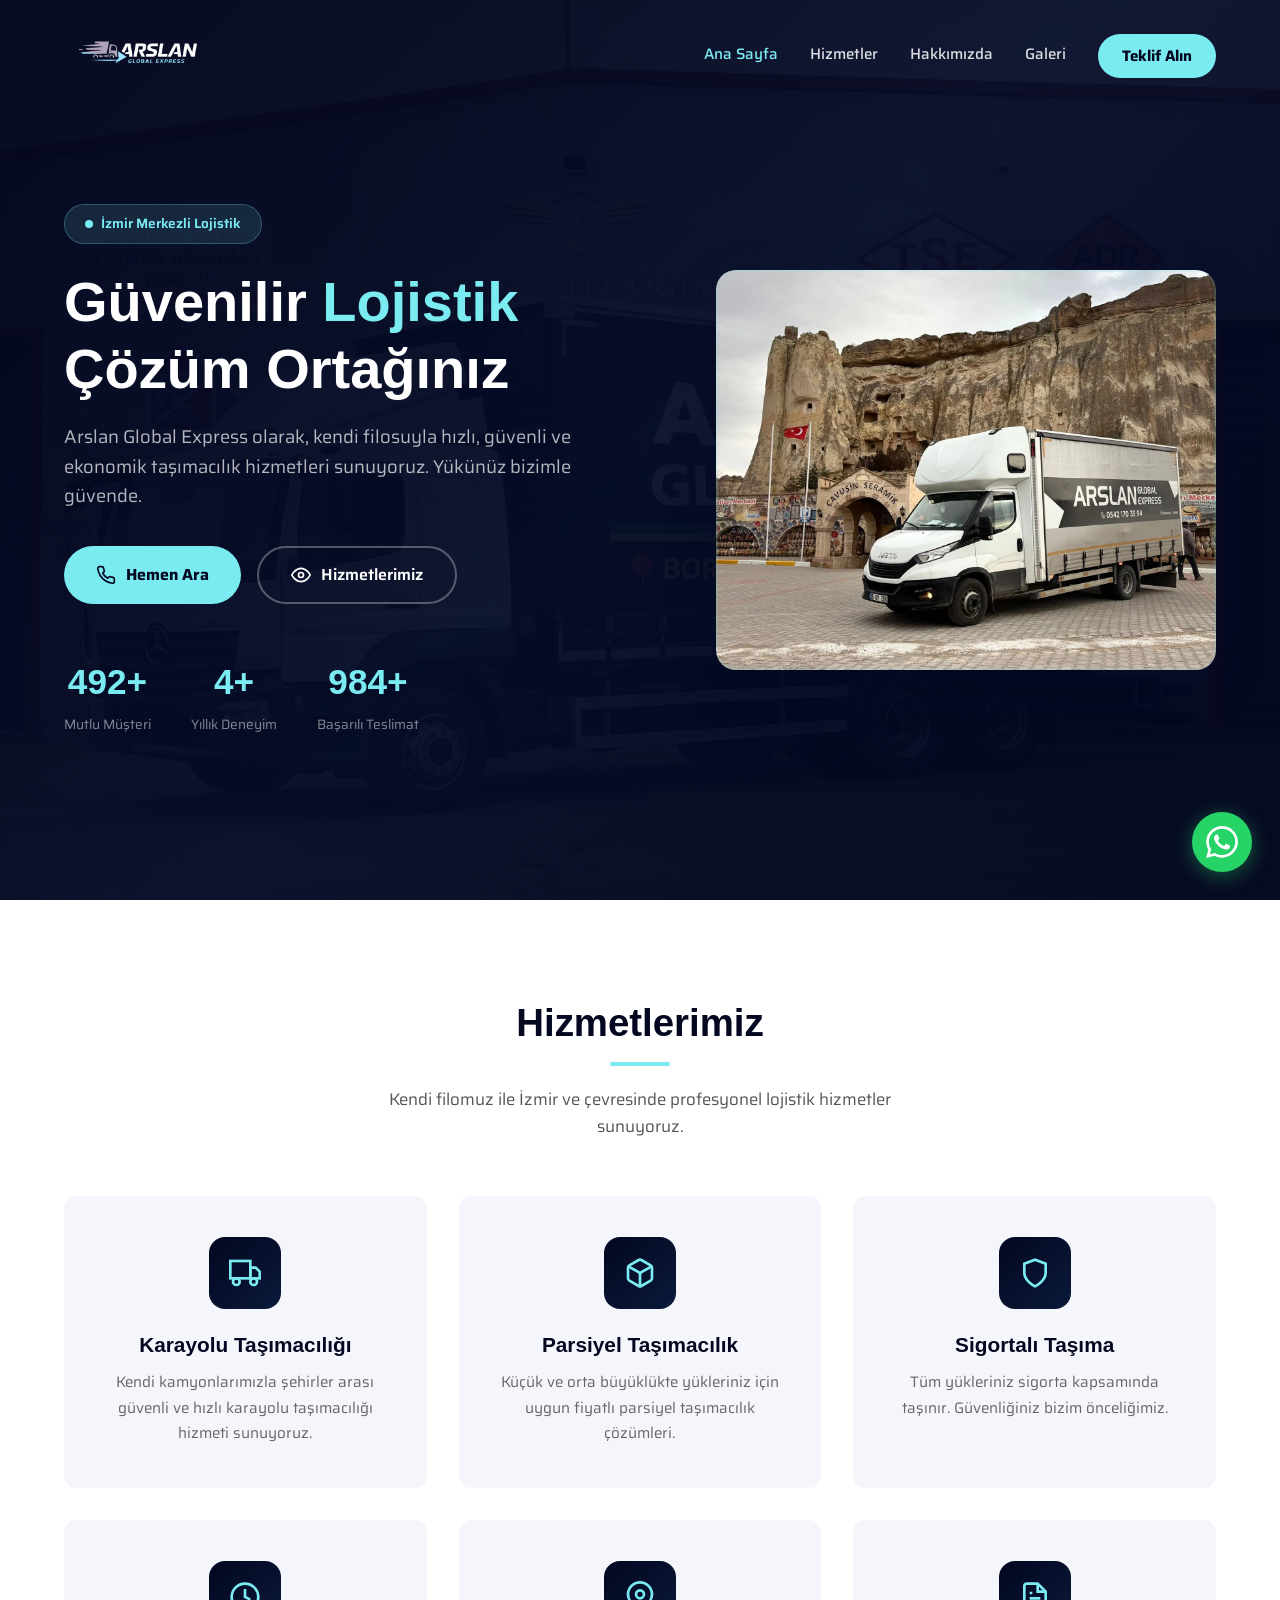
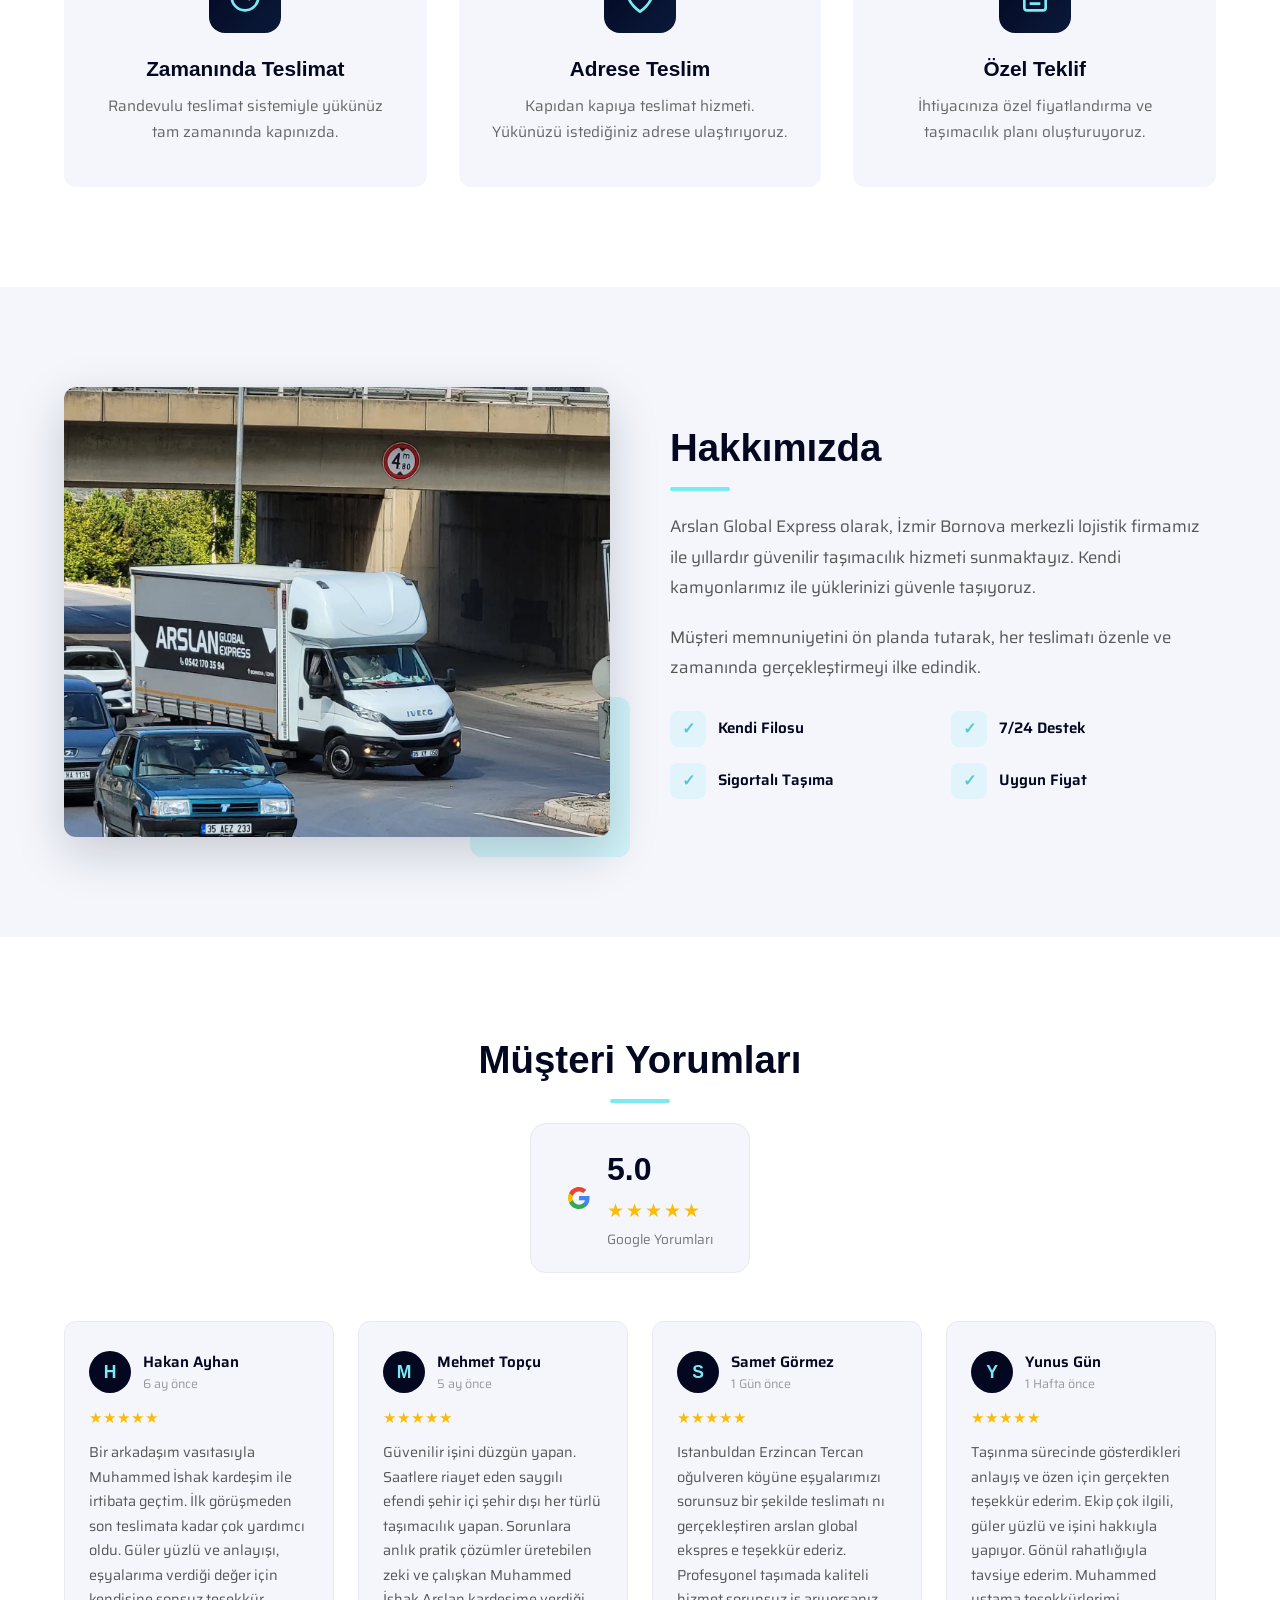
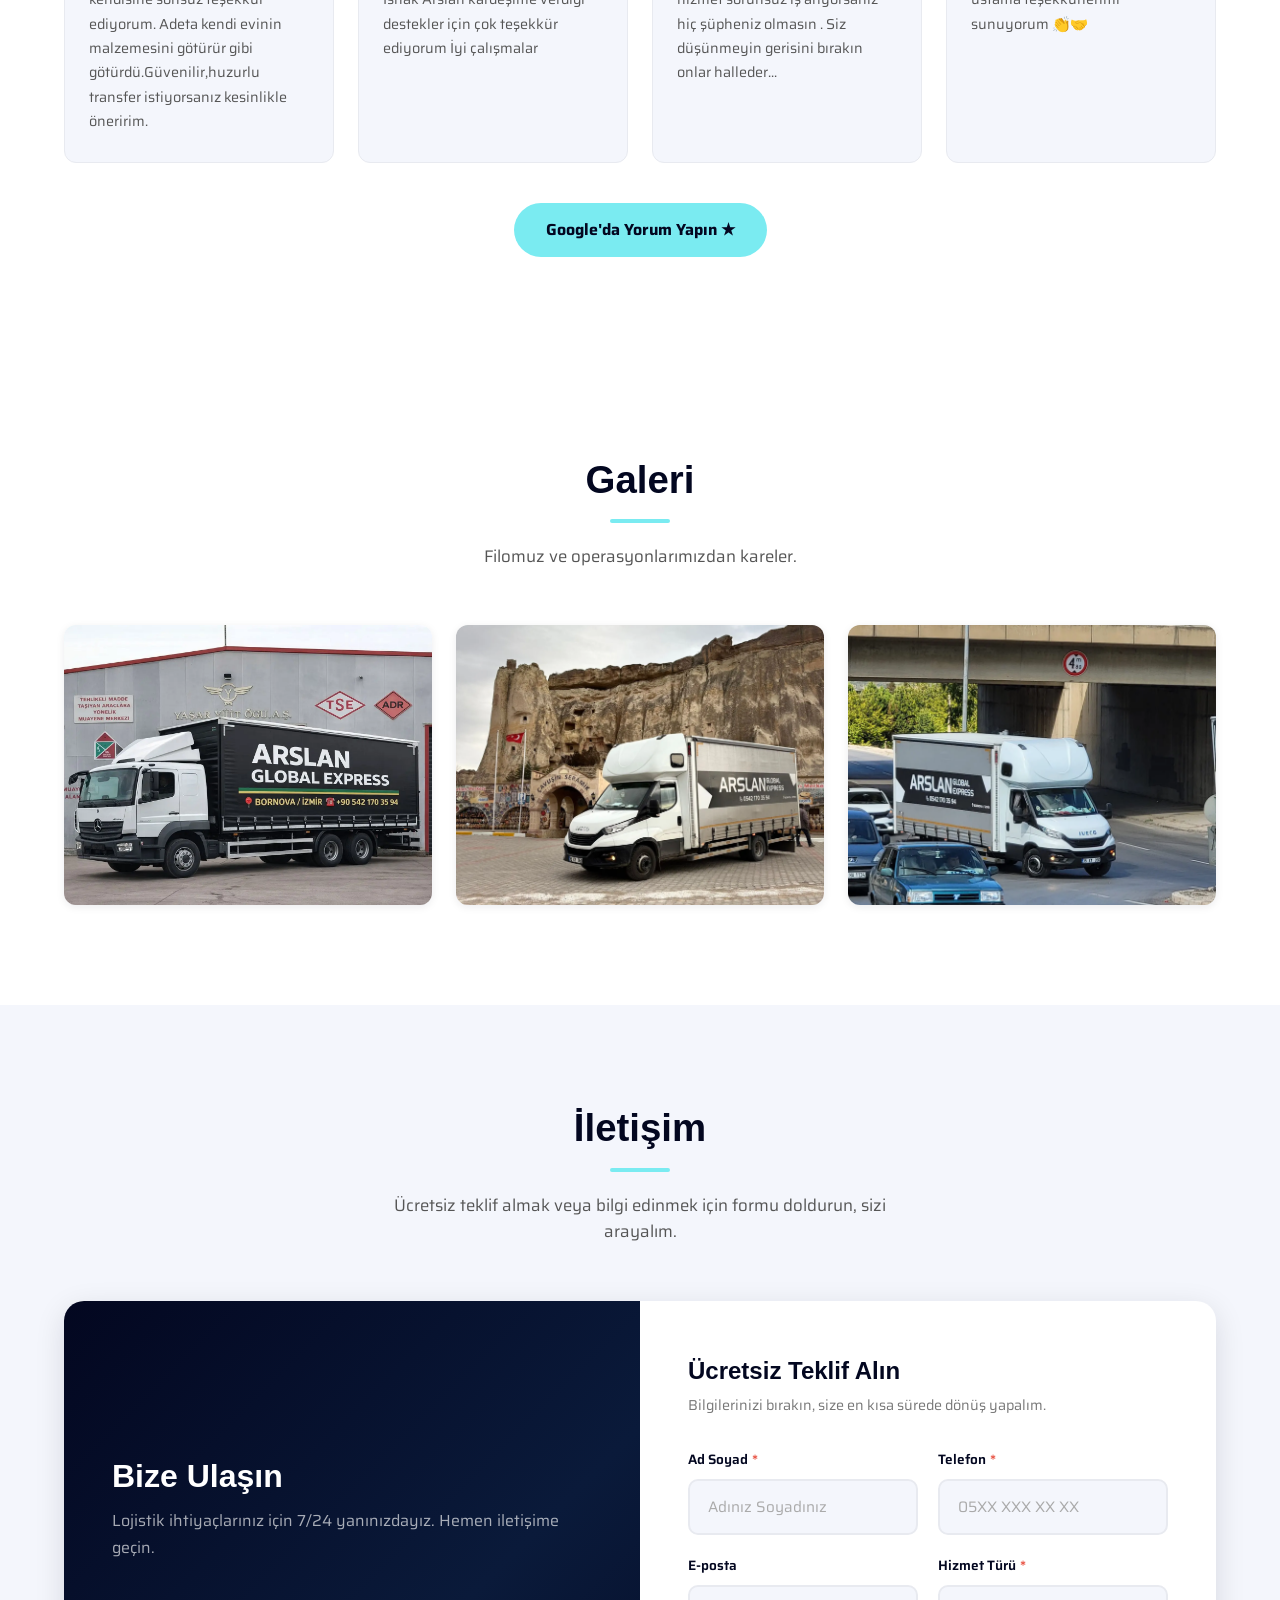
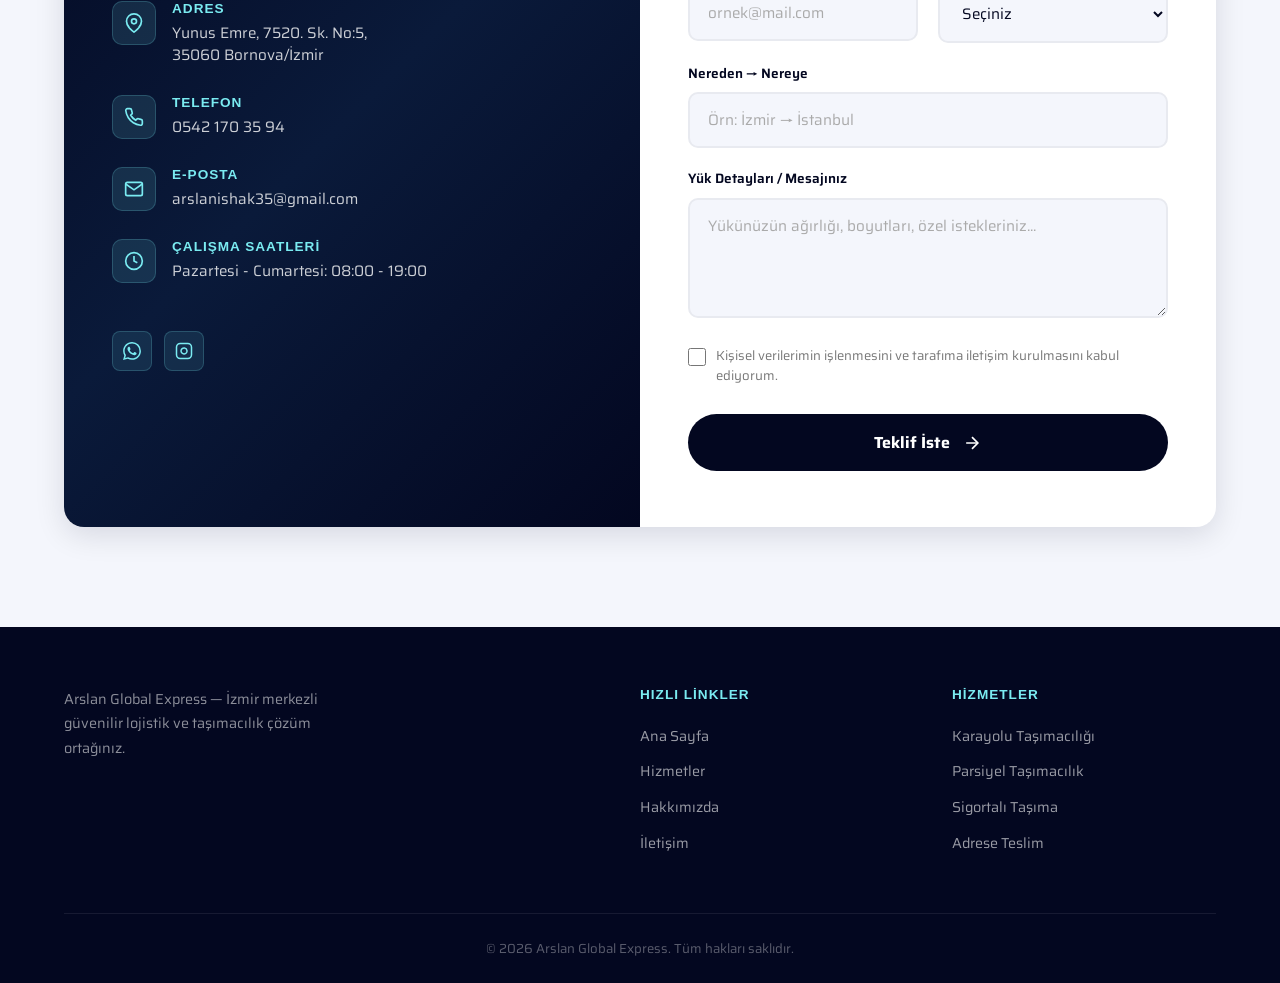
==== commit 91898819: "snippet eklendi" ====
--- a/index.html
+++ b/index.html
@@ -13,7 +13,23 @@
   <!-- CSS -->
   <link rel="stylesheet" href="style.css">
 
-<!-- Meta Pixel Code -->
+<!-- Google tag (gtag.js) -->
+<script async src="https://www.googletagmanager.com/gtag/js?id=AW-18031917968"></script>
+<script>
+  window.dataLayer = window.dataLayer || [];
+  function gtag(){dataLayer.push(arguments);}
+  gtag('js', new Date());
+
+  gtag('config', 'AW-18031917968');
+</script>
+<!-- Event snippet for Fiyat teklifi isteyin conversion page -->
+<script>
+  gtag('event', 'conversion', {
+      'send_to': 'AW-18031917968/JL64CJ_2uqIcEJD3pJZD',
+      'value': 1.0,
+      'currency': 'TRY'
+  });
+</script>
 <script>
 !function(f,b,e,v,n,t,s)
 {if(f.fbq)return;n=f.fbq=function(){n.callMethod?
